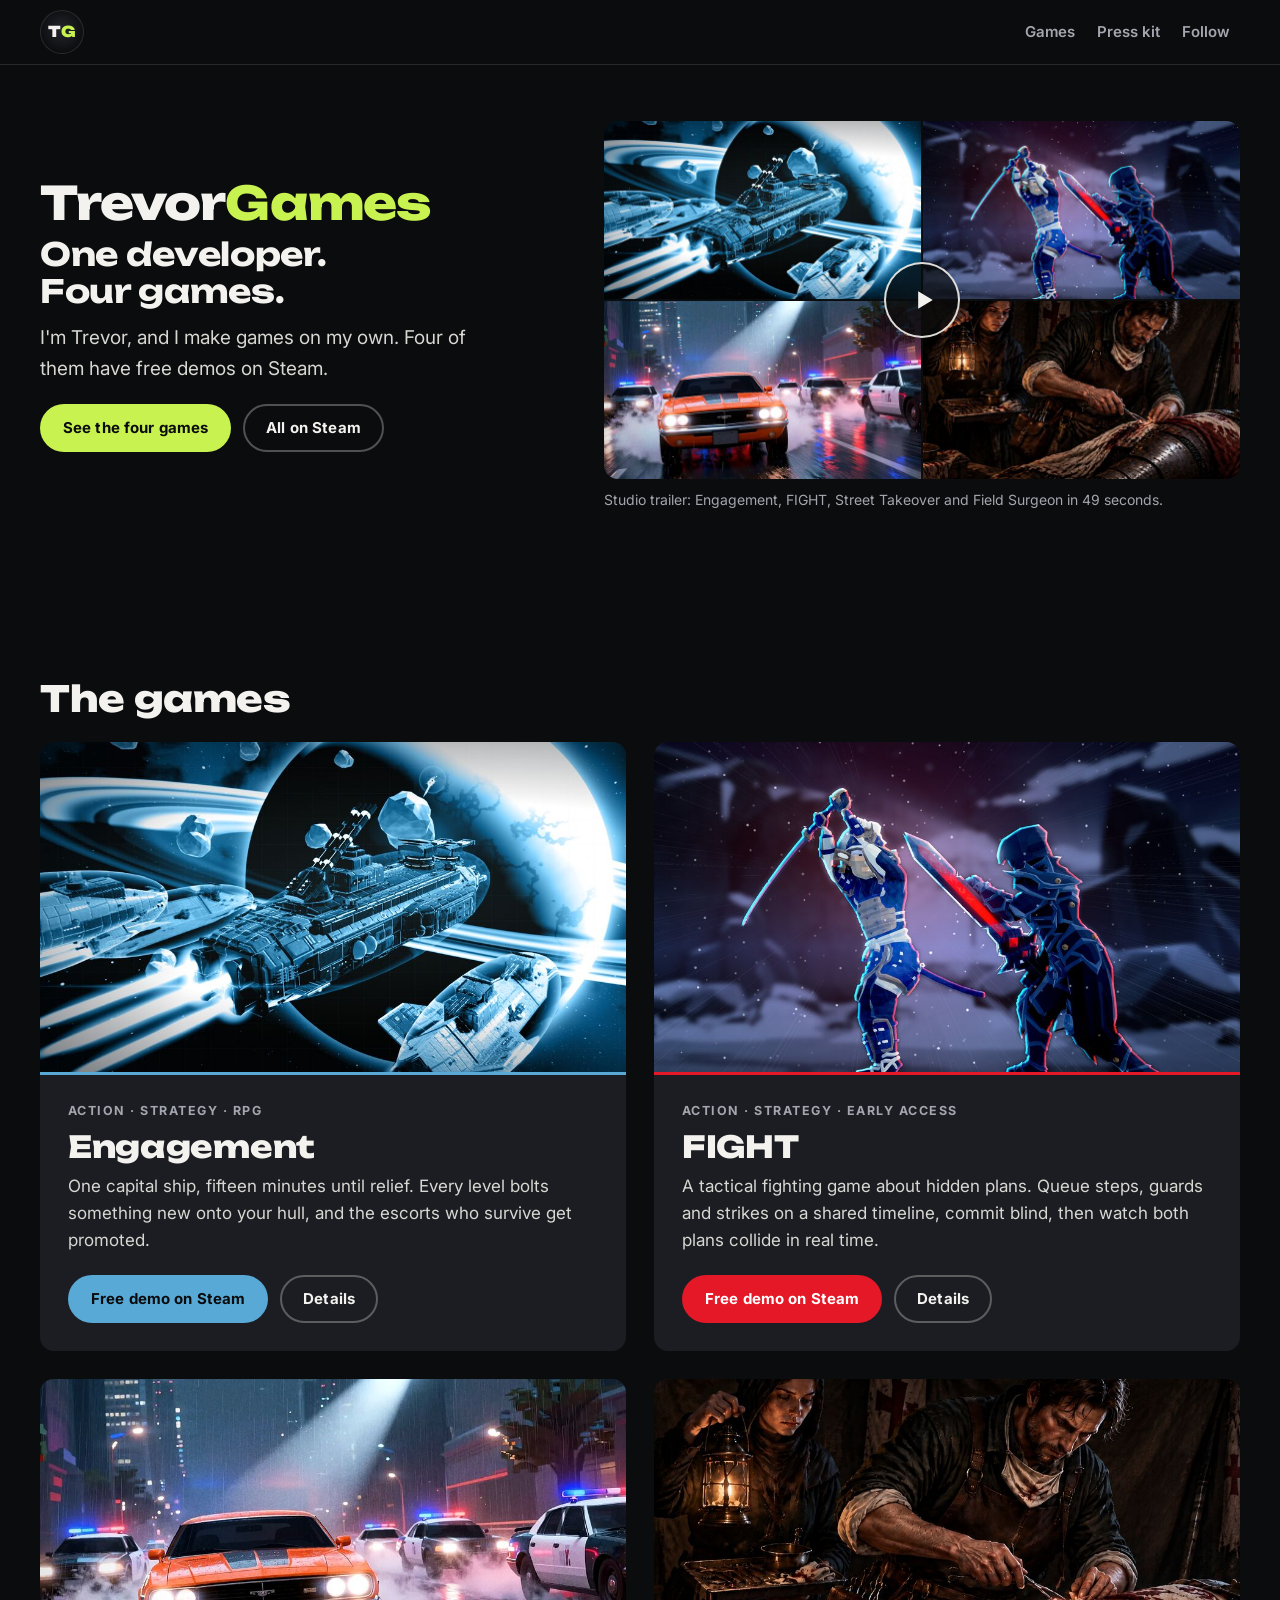
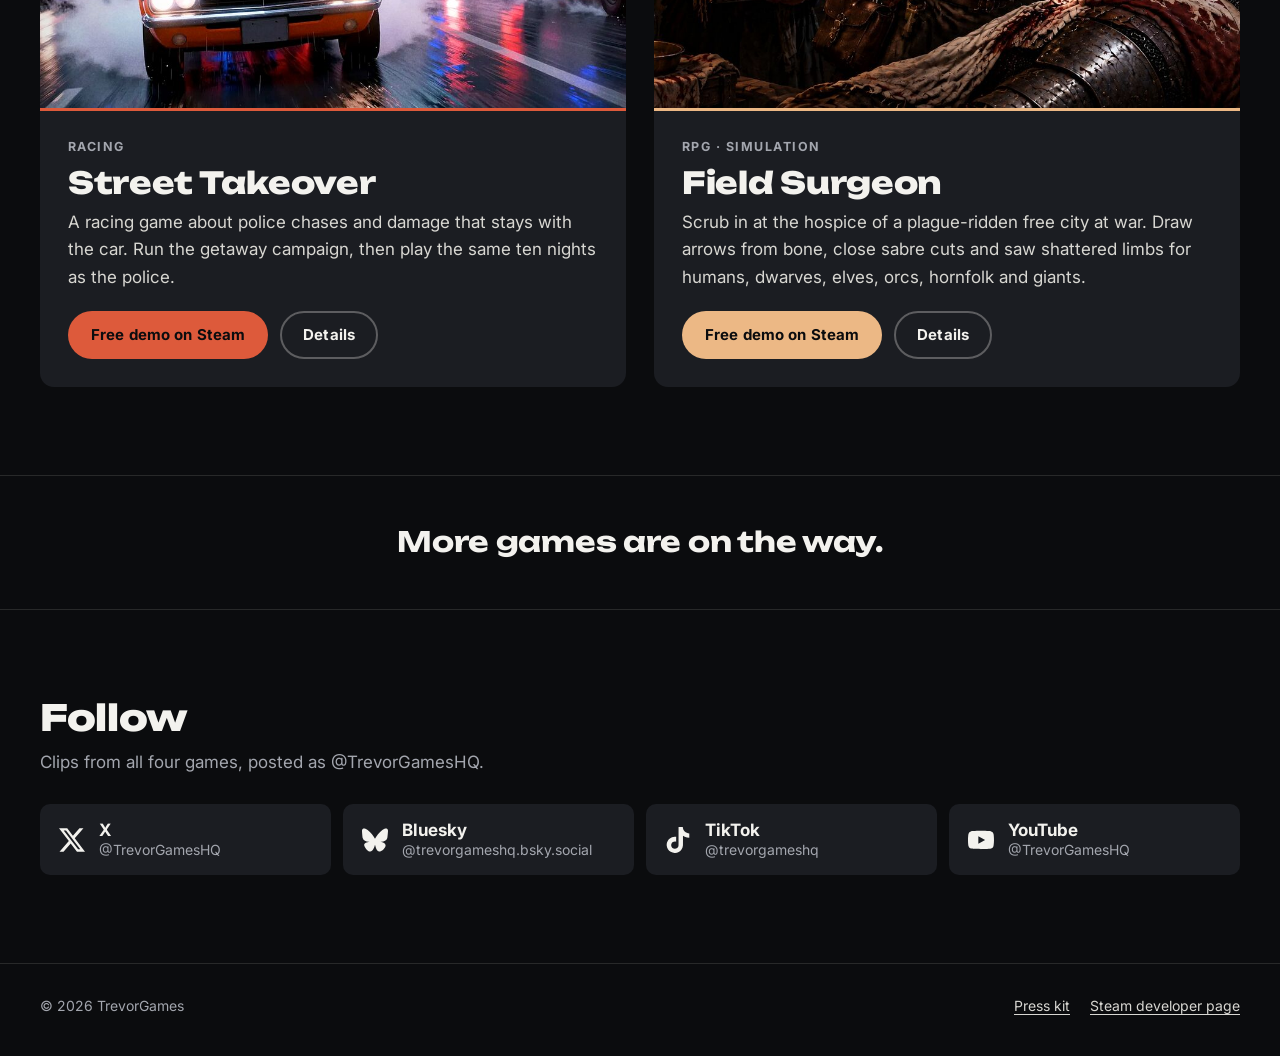
==== index.html @ 96475f20 "Add TrevorGames website for GitHub Pages Static site from the TrevorGames handoff (site + press kit " ====
<!doctype html>
<html lang="en">
<head>
<meta charset="utf-8">
<meta name="viewport" content="width=device-width, initial-scale=1">
<title>TrevorGames · One developer. Four games.</title>
<meta name="description" content="TrevorGames is Trevor, a solo developer. Engagement, FIGHT, Street Takeover and Field Surgeon are on Steam, and each one has a free demo.">
<link rel="canonical" href="https://blizzxx2-dev.github.io/web/">
<meta name="theme-color" content="#0B0C0E">
<meta name="color-scheme" content="dark">
<meta property="og:type" content="website">
<meta property="og:site_name" content="TrevorGames">
<meta property="og:title" content="TrevorGames: one developer, four games">
<meta property="og:description" content="TrevorGames is Trevor, a solo developer. Engagement, FIGHT, Street Takeover and Field Surgeon are on Steam, and each one has a free demo.">
<meta property="og:url" content="https://blizzxx2-dev.github.io/web/">
<meta property="og:image" content="https://blizzxx2-dev.github.io/web/assets/img/og/home.jpg">
<meta property="og:image:width" content="1200">
<meta property="og:image:height" content="630">
<meta property="og:image:alt" content="TrevorGames: key art from Engagement, FIGHT, Street Takeover and Field Surgeon above the wordmark">
<meta property="og:locale" content="en_US">
<meta name="twitter:card" content="summary_large_image">
<meta name="twitter:site" content="@TrevorGamesHQ">
<meta name="twitter:title" content="TrevorGames: one developer, four games">
<meta name="twitter:description" content="TrevorGames is Trevor, a solo developer. Engagement, FIGHT, Street Takeover and Field Surgeon are on Steam, and each one has a free demo.">
<meta name="twitter:image" content="https://blizzxx2-dev.github.io/web/assets/img/og/home.jpg">
<meta name="twitter:image:alt" content="TrevorGames: key art from Engagement, FIGHT, Street Takeover and Field Surgeon above the wordmark">
<link rel="icon" href="favicon.ico" sizes="16x16 32x32 48x48">
<link rel="icon" href="assets/icons/favicon-32.png" sizes="32x32" type="image/png">
<link rel="apple-touch-icon" href="assets/icons/apple-touch-icon.png">
<link rel="preload" href="assets/fonts/unbounded-latin.woff2" as="font" type="font/woff2" crossorigin>
<link rel="preload" href="assets/fonts/inter-latin.woff2" as="font" type="font/woff2" crossorigin>
<link rel="stylesheet" href="assets/css/site.css">
<script src="assets/js/site.js" defer></script>
<script type="application/ld+json">
{
  "@context": "https://schema.org",
  "@type": "Organization",
  "name": "TrevorGames",
  "url": "https://blizzxx2-dev.github.io/web/",
  "logo": "https://blizzxx2-dev.github.io/web/trevorgames/avatar_400.png",
  "description": "TrevorGames is Trevor, a solo game developer. Four games on Steam: Engagement, FIGHT, Street Takeover and Field Surgeon.",
  "founder": {
    "@type": "Person",
    "name": "Trevor"
  },
  "sameAs": [
    "https://x.com/TrevorGamesHQ",
    "https://bsky.app/profile/trevorgameshq.bsky.social",
    "https://www.tiktok.com/@trevorgameshq",
    "https://www.youtube.com/@TrevorGamesHQ",
    "https://store.steampowered.com/search/?developer=Trevor"
  ]
}
</script>
</head>
<body class="page-home">
<a class="skip-link" href="#main">Skip to content</a>
<header class="site-header">
  <div class="wrap">
    <a class="monogram" href="./" aria-label="TrevorGames home">T<span class="g">G</span></a>
    <nav class="nav" aria-label="Main">
      <a href="#games">Games</a>
      <a href="press/">Press<span class="nav-long">&nbsp;kit</span></a>
      <a href="#follow">Follow</a>
    </nav>
  </div>
</header>
<main id="main">
  <section class="home-hero" aria-labelledby="site-title">
    <div class="wrap">
      <div class="hero-copy">
        <h1 id="site-title" class="wordmark wordmark-xl">Trevor<span class="g">Games</span></h1>
        <p class="tagline"><span>One developer.</span> <span>Four games.</span></p>
        <p class="intro">I'm Trevor, and I make games on my own. Four of them have free demos on Steam.</p>
        <div class="actions">
          <a class="btn btn-primary" href="#games">See the four games</a>
          <a class="btn btn-ghost" href="https://store.steampowered.com/search/?developer=Trevor&amp;utm_source=website&amp;utm_medium=web&amp;utm_campaign=home&amp;utm_content=trevorgames">All on Steam</a>
        </div>
      </div>
      <figure class="hero-video">
        <div class="player" data-label="Play the TrevorGames trailer">
          <video controls playsinline preload="none" poster="assets/img/home/trailer-poster.jpg" width="1920" height="1080" src="trevorgames/trevorgames_trailer.mp4" aria-label="TrevorGames trailer"></video>
        </div>
        <figcaption>Studio trailer: Engagement, FIGHT, Street Takeover and Field Surgeon in 49 seconds.</figcaption>
      </figure>
    </div>
  </section>

  <section id="games" class="section games" aria-labelledby="games-title">
    <div class="wrap">
      <h2 id="games-title" class="section-title">The games</h2>
      <div class="cards">
      <article class="card t-engagement">
        <a class="card-art" href="games/engagement/" tabindex="-1" aria-hidden="true">
          <img src="assets/img/engagement/card-960.jpg" srcset="assets/img/engagement/card-960.jpg 960w, assets/img/engagement/card-1920.jpg 1920w" sizes="(min-width: 1280px) 586px, (min-width: 800px) calc(50vw - 56px), calc(100vw - 32px)" width="960" height="540" alt="Engagement key art: a capital ship and its escorts in front of a ringed planet" loading="lazy" decoding="async">
        </a>
        <div class="card-body">
          <p class="eyebrow">Action · Strategy · RPG</p>
          <h3 class="card-title"><a href="games/engagement/">Engagement</a></h3>
          <p class="card-pitch">One capital ship, fifteen minutes until relief. Every level bolts something new onto your hull, and the escorts who survive get promoted.</p>
          <div class="actions">
            <a class="btn btn-primary" href="https://store.steampowered.com/app/5195200/Engagement/?utm_source=website&amp;utm_medium=web&amp;utm_campaign=home&amp;utm_content=engagement">Free demo on Steam</a>
            <a class="btn btn-ghost" href="games/engagement/" aria-label="Engagement details">Details</a>
          </div>
        </div>
      </article>
      <article class="card t-fight">
        <a class="card-art" href="games/fight/" tabindex="-1" aria-hidden="true">
          <img src="assets/img/fight/card-960.jpg" srcset="assets/img/fight/card-960.jpg 960w, assets/img/fight/card-1920.jpg 1920w" sizes="(min-width: 1280px) 586px, (min-width: 800px) calc(50vw - 56px), calc(100vw - 32px)" width="960" height="540" alt="FIGHT key art: a white and blue samurai and a hooded fighter with a red greatsword clash in the snow" loading="lazy" decoding="async">
        </a>
        <div class="card-body">
          <p class="eyebrow">Action · Strategy · Early Access</p>
          <h3 class="card-title"><a href="games/fight/">FIGHT</a></h3>
          <p class="card-pitch">A tactical fighting game about hidden plans. Queue steps, guards and strikes on a shared timeline, commit blind, then watch both plans collide in real time.</p>
          <div class="actions">
            <a class="btn btn-primary" href="https://store.steampowered.com/app/5200410/FIGHT/?utm_source=website&amp;utm_medium=web&amp;utm_campaign=home&amp;utm_content=fight">Free demo on Steam</a>
            <a class="btn btn-ghost" href="games/fight/" aria-label="FIGHT details">Details</a>
          </div>
        </div>
      </article>
      <article class="card t-street-takeover">
        <a class="card-art" href="games/street-takeover/" tabindex="-1" aria-hidden="true">
          <img src="assets/img/street-takeover/card-960.jpg" srcset="assets/img/street-takeover/card-960.jpg 960w, assets/img/street-takeover/card-1920.jpg 1920w" sizes="(min-width: 1280px) 586px, (min-width: 800px) calc(50vw - 56px), calc(100vw - 32px)" width="960" height="540" alt="Street Takeover key art: an orange muscle car with police cruisers behind it on a wet city street at night" loading="lazy" decoding="async">
        </a>
        <div class="card-body">
          <p class="eyebrow">Racing</p>
          <h3 class="card-title"><a href="games/street-takeover/">Street Takeover</a></h3>
          <p class="card-pitch">A racing game about police chases and damage that stays with the car. Run the getaway campaign, then play the same ten nights as the police.</p>
          <div class="actions">
            <a class="btn btn-primary" href="https://store.steampowered.com/app/5311310/Street_Takeover/?utm_source=website&amp;utm_medium=web&amp;utm_campaign=home&amp;utm_content=street-takeover">Free demo on Steam</a>
            <a class="btn btn-ghost" href="games/street-takeover/" aria-label="Street Takeover details">Details</a>
          </div>
        </div>
      </article>
      <article class="card t-field-surgeon">
        <a class="card-art" href="games/field-surgeon/" tabindex="-1" aria-hidden="true">
          <img src="assets/img/field-surgeon/card-960.jpg" srcset="assets/img/field-surgeon/card-960.jpg 960w, assets/img/field-surgeon/card-1920.jpg 1920w" sizes="(min-width: 1280px) 586px, (min-width: 800px) calc(50vw - 56px), calc(100vw - 32px)" width="960" height="540" alt="Field Surgeon key art: a surgeon operates on an armoured patient by lantern light in a war tent" loading="lazy" decoding="async">
        </a>
        <div class="card-body">
          <p class="eyebrow">RPG · Simulation</p>
          <h3 class="card-title"><a href="games/field-surgeon/">Field Surgeon</a></h3>
          <p class="card-pitch">Scrub in at the hospice of a plague-ridden free city at war. Draw arrows from bone, close sabre cuts and saw shattered limbs for humans, dwarves, elves, orcs, hornfolk and giants.</p>
          <div class="actions">
            <a class="btn btn-primary" href="https://store.steampowered.com/app/5339030/Field_Surgeon/?utm_source=website&amp;utm_medium=web&amp;utm_campaign=home&amp;utm_content=field-surgeon">Free demo on Steam</a>
            <a class="btn btn-ghost" href="games/field-surgeon/" aria-label="Field Surgeon details">Details</a>
          </div>
        </div>
      </article>
      </div>
    </div>
  </section>

  <section class="more" aria-label="Coming later">
    <div class="wrap">
      <p>More games are on the way.</p>
    </div>
  </section>

<section id="follow" class="section follow" aria-labelledby="follow-title">
  <div class="wrap">
    <h2 id="follow-title" class="section-title">Follow</h2>
    <p class="section-lede">Clips from all four games, posted as @TrevorGamesHQ.</p>
    <ul class="follow-list">
      <li><a href="https://x.com/TrevorGamesHQ" rel="me"><svg viewBox="0 0 24 24" aria-hidden="true" focusable="false"><path fill="currentColor" d="M18.901 1.153h3.68l-8.04 9.19L24 22.846h-7.406l-5.8-7.584-6.638 7.584H.474l8.6-9.83L0 1.154h7.594l5.243 6.932ZM17.61 20.644h2.039L6.486 3.24H4.298Z"/></svg><span><span class="name">X</span><span class="handle">@TrevorGamesHQ</span></span></a></li>
      <li><a href="https://bsky.app/profile/trevorgameshq.bsky.social" rel="me"><svg viewBox="0 0 24 24" aria-hidden="true" focusable="false"><path fill="currentColor" d="M12 10.8c-1.087-2.114-4.046-6.053-6.798-7.995C2.566.944 1.561 1.266.902 1.565.139 1.908 0 3.08 0 3.768c0 .69.378 5.65.624 6.479.815 2.736 3.713 3.66 6.383 3.364.136-.02.275-.039.415-.056-.138.022-.276.04-.415.056-3.912.58-7.387 2.005-2.83 7.078 5.013 5.19 6.87-1.113 7.823-4.308.953 3.195 2.05 9.271 7.733 4.308 4.267-4.308 1.172-6.498-2.74-7.078a8.741 8.741 0 0 1-.415-.056c.14.017.279.036.415.056 2.67.297 5.568-.628 6.383-3.364.246-.828.624-5.79.624-6.478 0-.69-.139-1.861-.902-2.206-.659-.298-1.664-.62-4.3 1.24C16.046 4.748 13.087 8.687 12 10.8Z"/></svg><span><span class="name">Bluesky</span><span class="handle">@trevorgameshq.bsky.social</span></span></a></li>
      <li><a href="https://www.tiktok.com/@trevorgameshq" rel="me"><svg viewBox="0 0 24 24" aria-hidden="true" focusable="false"><path fill="currentColor" d="M12.525.02c1.31-.02 2.61-.01 3.91-.02.08 1.53.63 3.09 1.75 4.17 1.12 1.11 2.7 1.62 4.24 1.79v4.03c-1.44-.05-2.89-.35-4.2-.97-.57-.26-1.1-.59-1.62-.93-.01 2.92.01 5.84-.02 8.75-.08 1.4-.54 2.79-1.35 3.94-1.31 1.92-3.58 3.17-5.91 3.21-1.43.08-2.86-.31-4.08-1.03-2.02-1.19-3.44-3.37-3.65-5.71-.02-.5-.03-1-.01-1.49.18-1.9 1.12-3.72 2.58-4.96 1.66-1.44 3.98-2.13 6.15-1.72.02 1.48-.04 2.96-.04 4.44-.99-.32-2.15-.23-3.02.37-.63.41-1.11 1.04-1.36 1.75-.21.51-.15 1.07-.14 1.61.24 1.64 1.82 3.02 3.5 2.87 1.12-.01 2.19-.66 2.77-1.61.19-.33.4-.67.41-1.06.1-1.79.06-3.57.07-5.36.01-4.03-.01-8.05.02-12.07z"/></svg><span><span class="name">TikTok</span><span class="handle">@trevorgameshq</span></span></a></li>
      <li><a href="https://www.youtube.com/@TrevorGamesHQ" rel="me"><svg viewBox="0 0 24 24" aria-hidden="true" focusable="false"><path fill="currentColor" d="M23.498 6.186a3.016 3.016 0 0 0-2.122-2.136C19.505 3.545 12 3.545 12 3.545s-7.505 0-9.377.505A3.017 3.017 0 0 0 .502 6.186C0 8.07 0 12 0 12s0 3.93.502 5.814a3.016 3.016 0 0 0 2.122 2.136c1.871.505 9.376.505 9.376.505s7.505 0 9.377-.505a3.015 3.015 0 0 0 2.122-2.136C24 15.93 24 12 24 12s0-3.93-.502-5.814zM9.545 15.568V8.432L15.818 12l-6.273 3.568z"/></svg><span><span class="name">YouTube</span><span class="handle">@TrevorGamesHQ</span></span></a></li>
    </ul>
  </div>
</section>
</main>
<footer class="site-footer">
  <div class="wrap">
    <p>&copy; 2026 TrevorGames</p>
    <nav aria-label="Footer">
      <a href="press/">Press kit</a>
      <a href="https://store.steampowered.com/search/?developer=Trevor&amp;utm_source=website&amp;utm_medium=web&amp;utm_campaign=home&amp;utm_content=trevorgames">Steam developer page</a>
    </nav>
  </div>
</footer>
</body>
</html>
---- assets/css/site.css ----
/* TrevorGames site styles. One file for every page. No build step. */

/* ---------- Fonts (self-hosted, Latin subset) ---------- */
@font-face {
  font-family: "Unbounded";
  src: url("../fonts/unbounded-latin.woff2") format("woff2");
  font-weight: 400 900;
  font-style: normal;
  font-display: swap;
}
@font-face {
  font-family: "Inter";
  src: url("../fonts/inter-latin.woff2") format("woff2");
  font-weight: 400 900;
  font-style: normal;
  font-display: swap;
}
/* Game title faces: each is only downloaded on the page that uses it. */
@font-face {
  font-family: "Saira";
  src: url("../fonts/saira-800italic-latin.woff2") format("woff2");
  font-weight: 800;
  font-style: italic;
  font-display: swap;
}
@font-face {
  font-family: "Kanit";
  src: url("../fonts/kanit-700italic-latin.woff2") format("woff2");
  font-weight: 700;
  font-style: italic;
  font-display: swap;
}
@font-face {
  font-family: "Archivo";
  src: url("../fonts/archivo-expanded-800italic-latin.woff2") format("woff2");
  font-weight: 800;
  font-style: italic;
  font-stretch: 125%;
  font-display: swap;
}
@font-face {
  font-family: "Cinzel";
  src: url("../fonts/cinzel-700-latin.woff2") format("woff2");
  font-weight: 700;
  font-style: normal;
  font-display: swap;
}

/* ---------- Tokens ---------- */
:root {
  --ink: #0B0C0E;
  --graphite: #1B1D22;
  --graphite-2: #23262C;
  --steel: #A3A6AE;
  --paper: #F3F2EE;
  --paper-dim: #D8D7D2;
  --lime: #C8F250;
  --line: rgba(243, 242, 238, 0.12);
  --line-strong: rgba(243, 242, 238, 0.3);

  --accent: var(--lime);
  --accent-ink: var(--ink);

  --display: "Unbounded", "Arial Black", system-ui, sans-serif;
  --body: "Inter", system-ui, -apple-system, "Segoe UI", Roboto, sans-serif;

  --wrap: 1200px;
  --gutter: 16px;
  --radius: 14px;
  --radius-sm: 10px;

  color-scheme: dark;
}
@media (min-width: 720px) { :root { --gutter: 28px; } }
@media (min-width: 1100px) { :root { --gutter: 40px; } }

/* Per-game accents, taken from each game's brand kit. */
.t-engagement { --accent: #58A9D5; --accent-ink: #0B0C0E; --accent-text: #A0DDFE; }
.t-fight { --accent: #E51828; --accent-ink: #FFFFFF; --accent-text: #1C9DC1; }
.t-street-takeover { --accent: #DD5A3B; --accent-ink: #0B0C0E; --accent-text: #46D9EB; }
.t-field-surgeon { --accent: #ECB885; --accent-ink: #0B0C0E; --accent-text: #ECB885; }

/* ---------- Base ---------- */
*, *::before, *::after { box-sizing: border-box; }
html { -webkit-text-size-adjust: 100%; text-size-adjust: 100%; scroll-padding-top: 16px; }
body {
  margin: 0;
  background: var(--ink);
  color: var(--paper);
  font: 400 1rem/1.6 var(--body);
  -webkit-font-smoothing: antialiased;
  overflow-wrap: break-word;
}
@media (min-width: 720px) { body { font-size: 1.0625rem; } }
img, video, iframe, svg { display: block; max-width: 100%; }
img { height: auto; }
a { color: inherit; text-underline-offset: 0.18em; text-decoration-thickness: 1px; }
a:hover { text-decoration-thickness: 2px; }
p { margin: 0 0 1em; }
h1, h2, h3 { margin: 0; line-height: 1.15; }
:focus-visible { outline: 3px solid var(--lime); outline-offset: 3px; border-radius: 6px; }
.sr-only {
  position: absolute; width: 1px; height: 1px; margin: -1px; padding: 0;
  overflow: hidden; clip: rect(0 0 0 0); white-space: nowrap; border: 0;
}
.skip-link {
  position: absolute; left: 12px; top: -60px; z-index: 10;
  background: var(--paper); color: var(--ink); font-weight: 700;
  padding: 12px 16px; border-radius: 8px; text-decoration: none;
}
.skip-link:focus { top: 12px; }

.wrap {
  width: 100%;
  max-width: calc(var(--wrap) + 2 * var(--gutter));
  margin-inline: auto;
  padding-inline: var(--gutter);
}

/* ---------- Header ---------- */
.site-header { border-bottom: 1px solid var(--line); }
.site-header .wrap {
  display: flex; align-items: center; justify-content: space-between;
  gap: 8px; min-height: 64px;
}
.wordmark {
  font-family: var(--display); font-weight: 800; letter-spacing: -0.02em;
  line-height: 1; white-space: nowrap; text-decoration: none;
}
.wordmark .g { color: var(--lime); }
.site-header .wordmark {
  display: inline-flex; align-items: center; min-height: 44px; font-size: 1.125rem;
}
.monogram {
  display: inline-flex; align-items: center; justify-content: center; width: 44px; height: 44px; border-radius: 50%;
  background: radial-gradient(circle at 50% 45%, var(--graphite-2), var(--ink) 75%);
  border: 1px solid var(--line); font-family: var(--display); font-weight: 900;
  font-size: 0.9375rem; letter-spacing: -0.03em; text-decoration: none;
}
.monogram .g { color: var(--lime); }
.nav { display: flex; align-items: center; gap: 2px; }
.nav a {
  display: inline-flex; align-items: center; min-height: 44px; padding: 0 10px;
  border-radius: 8px; color: var(--steel); font-weight: 600; font-size: 0.9375rem;
  text-decoration: none; white-space: nowrap;
}
.nav a:hover { color: var(--paper); background: var(--graphite); }
.nav a[aria-current="page"] { color: var(--paper); }
@media (max-width: 439px) {
  .nav-long { display: none; }
  .nav a { padding: 0 8px; }
}
@media (max-width: 374px) {
  .site-header .wordmark { font-size: 1rem; }
  .nav a { padding: 0 6px; font-size: 0.875rem; }
}
@media (max-width: 359px) {
  .site-header .wordmark { font-size: 0.875rem; }
  .nav a { padding: 0 5px; font-size: 0.8125rem; }
}

/* ---------- Buttons ---------- */
.actions { display: flex; flex-wrap: wrap; gap: 10px 12px; }
.btn {
  display: inline-flex; align-items: center; justify-content: center; gap: 0.55em;
  min-height: 48px; padding: 0.7rem 1.3rem; border-radius: 999px;
  border: 2px solid transparent; font: 700 0.9375rem/1.2 var(--body); letter-spacing: 0.01em;
  text-decoration: none; text-align: center;
  transition: background-color 0.15s ease, border-color 0.15s ease, color 0.15s ease, filter 0.15s ease;
}
.btn:hover { text-decoration: none; }
.btn-primary { background: var(--accent); color: var(--accent-ink); }
.btn-primary:hover { filter: brightness(1.1); }
.btn-ghost { border-color: var(--line-strong); color: var(--paper); }
.btn-ghost:hover { border-color: var(--paper); background: rgba(243, 242, 238, 0.06); }
.btn svg { width: 0.85em; height: 0.85em; flex: none; }
@media (max-width: 479px) {
  .btn { padding-inline: 1rem; font-size: 0.9rem; }
  .actions { gap: 10px; }
}

/* ---------- Section scaffolding ---------- */
.section { padding-block: 56px; }
@media (min-width: 960px) { .section { padding-block: 88px; } }
.section-title {
  font-family: var(--display); font-weight: 800; letter-spacing: -0.01em;
  font-size: clamp(1.5rem, 5vw, 2.25rem); line-height: 1.1; margin-bottom: 24px;
}
.section-lede { color: var(--steel); max-width: 60ch; margin: -12px 0 28px; }
.eyebrow {
  margin: 0 0 10px; color: var(--steel); font-size: 0.78rem; font-weight: 700;
  letter-spacing: 0.12em; text-transform: uppercase;
}

/* ---------- Home hero ---------- */
.home-hero { padding-block: 24px 48px; }
.home-hero .wrap { display: grid; gap: 22px; }
.wordmark-xl { font-size: clamp(2rem, 10.2vw, 4.25rem); margin: 0; }
.tagline {
  font-family: var(--display); font-weight: 700; letter-spacing: -0.01em; line-height: 1.15;
  font-size: clamp(1.2rem, 5.6vw, 2rem); margin: 10px 0 0;
}
.tagline span { display: inline-block; }
.intro { font-size: 1.0625rem; max-width: 36ch; margin: 14px 0 0; color: var(--paper-dim); }
.home-hero .actions { margin-top: 20px; }
.hero-video figcaption { margin-top: 10px; color: var(--steel); font-size: 0.875rem; }
.hero-video { margin: 0; }
@media (min-width: 960px) {
  .home-hero { padding-block: 56px 80px; }
  .home-hero .wrap { grid-template-columns: minmax(0, 1fr) minmax(0, 1.25fr); align-items: center; gap: 56px; }
  .wordmark-xl { font-size: clamp(2.25rem, 3.6vw, 3.4rem); }
  .intro { font-size: 1.1875rem; }
}

/* ---------- Video players ---------- */
.player {
  position: relative; overflow: hidden; border-radius: var(--radius);
  background: var(--graphite); aspect-ratio: 16 / 9;
}
.player video { width: 100%; height: 100%; object-fit: cover; background: var(--ink); }
.player video:focus-visible { outline-offset: -3px; border-radius: inherit; }
.player.vertical { aspect-ratio: 9 / 16; border-radius: var(--radius-sm); }
.play-btn {
  position: absolute; inset: 0; margin: auto; width: 76px; height: 76px; padding: 0;
  display: grid; place-items: center; border-radius: 50%; cursor: pointer;
  background: rgba(11, 12, 14, 0.7); color: var(--paper);
  border: 2px solid rgba(243, 242, 238, 0.9);
  transition: transform 0.15s ease, background-color 0.15s ease;
}
.play-btn:hover { background: rgba(11, 12, 14, 0.88); transform: scale(1.06); }
.play-btn svg { width: 28px; height: 28px; margin-left: 4px; }
.player.vertical .play-btn { width: 56px; height: 56px; }
.player.vertical .play-btn svg { width: 22px; height: 22px; }
.player.is-started .play-btn { display: none; }
@media (max-width: 479px) {
  .play-btn { width: 56px; height: 56px; }
  .play-btn svg { width: 22px; height: 22px; margin-left: 3px; }
}

/* ---------- Game cards (home) ---------- */
.cards { display: grid; gap: 20px; }
@media (min-width: 800px) { .cards { grid-template-columns: 1fr 1fr; gap: 28px; } }
.card {
  display: flex; flex-direction: column; overflow: hidden;
  background: var(--graphite); border-radius: var(--radius);
}
.card-art { display: block; aspect-ratio: 16 / 9; overflow: hidden; background: var(--ink); }
.card-art img { width: 100%; height: 100%; object-fit: cover; transition: transform 0.4s ease; }
.card:hover .card-art img { transform: scale(1.03); }
.card-body {
  display: flex; flex-direction: column; flex: 1;
  padding: 20px 20px 22px; border-top: 3px solid var(--accent);
}
@media (min-width: 960px) { .card-body { padding: 26px 28px 28px; } }
.card-title {
  font-family: var(--display); font-weight: 800; letter-spacing: -0.01em;
  font-size: clamp(1.4rem, 4.6vw, 1.9rem); margin: -6px 0 4px;
}
.card-title a { display: inline-flex; align-items: center; min-height: 44px; text-decoration: none; }
.card-title a:hover { text-decoration: underline; }
.card-pitch { color: var(--paper-dim); margin-bottom: 20px; }
.card .actions { margin-top: auto; }

/* ---------- More / Follow / Footer ---------- */
.more { border-block: 1px solid var(--line); padding-block: 44px; text-align: center; }
.more p {
  margin: 0; font-family: var(--display); font-weight: 700; letter-spacing: -0.01em;
  font-size: clamp(1.15rem, 4.4vw, 1.75rem);
}
.follow-list {
  list-style: none; margin: 0; padding: 0; display: grid; gap: 12px;
}
@media (min-width: 600px) { .follow-list { grid-template-columns: 1fr 1fr; } }
@media (min-width: 1000px) { .follow-list { grid-template-columns: repeat(4, 1fr); } }
.follow-list a {
  display: flex; align-items: center; gap: 14px; min-height: 68px; padding: 14px 18px;
  background: var(--graphite); border: 1px solid transparent; border-radius: var(--radius-sm);
  text-decoration: none;
}
.follow-list a:hover { border-color: var(--line-strong); background: var(--graphite-2); }
.follow-list svg { width: 26px; height: 26px; flex: none; }
.follow-list .name { display: block; font-weight: 700; line-height: 1.3; }
.follow-list .handle { display: block; color: var(--steel); font-size: 0.875rem; line-height: 1.35; overflow-wrap: anywhere; }

.site-footer { border-top: 1px solid var(--line); padding-block: 20px 28px; color: var(--steel); font-size: 0.875rem; }
.site-footer .wrap { display: flex; flex-wrap: wrap; align-items: center; justify-content: space-between; gap: 4px 24px; }
.site-footer p { margin: 0; }
.site-footer nav { display: flex; flex-wrap: wrap; margin-inline: -10px; }
.site-footer nav a { display: inline-flex; align-items: center; min-height: 44px; padding: 0 10px; color: var(--paper-dim); }

/* ---------- Game page ---------- */
.g-hero { position: relative; }
.g-hero-art { position: relative; display: block; background: var(--graphite); }
.g-hero-art img { width: 100%; aspect-ratio: 4 / 3; object-fit: cover; }
.g-hero-art::after {
  content: ""; position: absolute; inset: 0; pointer-events: none;
  background: linear-gradient(180deg, rgba(11, 12, 14, 0) 45%, rgba(11, 12, 14, 0.72) 80%, var(--ink) 100%);
}
.g-hero-body { position: relative; margin-top: -56px; padding-bottom: 8px; }
.g-title {
  font-size: clamp(2.4rem, 11.5vw, 6.25rem); line-height: 0.95; margin: 0 0 16px;
  text-shadow: 0 2px 24px rgba(0, 0, 0, 0.55);
}
.t-engagement .g-title { font-family: "Saira", var(--display); font-style: italic; font-weight: 800; text-transform: uppercase; letter-spacing: 0.01em; }
.t-fight .g-title { font-family: "Kanit", var(--display); font-style: italic; font-weight: 700; letter-spacing: 0.01em; font-size: clamp(3rem, 16vw, 8rem); line-height: 0.9; }
.t-street-takeover .g-title { font-family: "Archivo", var(--display); font-style: italic; font-weight: 800; font-stretch: 125%; text-transform: uppercase; font-size: clamp(2rem, 9.4vw, 5.25rem); }
.t-field-surgeon .g-title { font-family: "Cinzel", Georgia, serif; font-weight: 700; letter-spacing: 0.03em; font-size: clamp(2.2rem, 10.4vw, 5.5rem); line-height: 1.02; }
.g-pitch { font-size: 1.0625rem; max-width: 60ch; color: var(--paper-dim); margin-bottom: 22px; }
.g-hero .eyebrow { color: var(--accent-text, var(--steel)); }
@media (min-width: 720px) {
  .g-hero-art img { aspect-ratio: auto; height: clamp(340px, 40vw, 600px); object-position: var(--fx, 50%) 50%; }
  .g-hero-art::after {
    background:
      linear-gradient(90deg, rgba(11, 12, 14, 0.8) 0%, rgba(11, 12, 14, 0.35) 42%, rgba(11, 12, 14, 0) 65%),
      linear-gradient(180deg, rgba(11, 12, 14, 0) 35%, rgba(11, 12, 14, 0.7) 75%, var(--ink) 100%);
  }
  .g-hero-body { margin-top: -200px; }
  .g-pitch { font-size: 1.1875rem; }
}
.g-main { display: grid; gap: 40px; padding-block: 40px 16px; }
@media (min-width: 1000px) {
  .g-main { grid-template-columns: minmax(0, 1fr) 340px; gap: 64px; padding-top: 56px; }
  .g-side { position: sticky; top: 24px; align-self: start; }
}
.prose { max-width: 70ch; }
.prose > h2 { margin-bottom: 18px; }
.prose h3 {
  font-family: var(--body); font-weight: 800; font-size: 1.1875rem; line-height: 1.3;
  margin: 1.9em 0 0.55em; color: var(--paper);
}
.prose p, .prose li { color: var(--paper-dim); }
.prose ul { margin: 0 0 1em; padding-left: 0; list-style: none; }
.prose li { position: relative; padding-left: 22px; margin-bottom: 0.65em; }
.prose li::before {
  content: ""; position: absolute; left: 2px; top: 0.62em; width: 8px; height: 8px;
  background: var(--accent); border-radius: 2px;
}
.prose strong { color: var(--paper); font-weight: 700; }

.side-block { background: var(--graphite); border-radius: var(--radius); padding: 22px 22px 18px; }
.side-block + .side-block { margin-top: 16px; }
.side-title {
  font-family: var(--body); font-size: 0.78rem; font-weight: 700; letter-spacing: 0.12em;
  text-transform: uppercase; color: var(--steel); margin: 0 0 12px;
}
.side-title:not(:first-child) { margin-top: 22px; }
.facts { margin: 0; display: grid; grid-template-columns: auto 1fr; gap: 8px 16px; font-size: 0.9375rem; }
.facts dt { color: var(--steel); }
.facts dd { margin: 0; }
.tags { list-style: none; margin: 0; padding: 0; display: flex; flex-wrap: wrap; gap: 8px; }
.tags li {
  padding: 5px 12px; border: 1px solid var(--line-strong); border-radius: 999px;
  font-size: 0.8125rem; line-height: 1.4; color: var(--paper-dim);
}

/* Gallery */
.gallery {
  list-style: none; margin: 0; padding: 0; display: grid; gap: 10px;
  grid-template-columns: repeat(2, minmax(0, 1fr));
}
.gallery > li.m-wide { grid-column: span 2; }
@media (min-width: 720px) { .gallery { gap: 14px; } }
@media (min-width: 1024px) {
  .gallery { grid-template-columns: repeat(12, minmax(0, 1fr)); }
  .gallery > li, .gallery > li.m-wide { grid-column: span var(--span, 4); }
}
.shot {
  display: block; overflow: hidden; border-radius: var(--radius-sm);
  background: var(--graphite); aspect-ratio: var(--shot-ar, 16 / 9);
}
.shot img { width: 100%; height: 100%; object-fit: cover; transition: transform 0.3s ease; }
.shot:hover img { transform: scale(1.03); }

/* Clips */
.clips { display: grid; gap: 18px; max-width: 920px; }
.clip-wide { margin: 0; }
.clip-row {
  list-style: none; margin: 0; padding: 0; display: grid; gap: 12px;
  grid-template-columns: repeat(3, minmax(0, 1fr));
}
.clip-row figure { margin: 0; }
.clip-row figcaption, .clip-wide figcaption { margin-top: 8px; font-size: 0.875rem; color: var(--steel); line-height: 1.4; }
@media (max-width: 599px) {
  .clip-row {
    display: flex; overflow-x: auto; scroll-snap-type: x mandatory; gap: 12px;
    margin-inline: calc(-1 * var(--gutter)); padding-inline: var(--gutter); padding-bottom: 6px;
    scroll-padding-inline: var(--gutter);
    scrollbar-width: thin;
  }
  .clip-row > li { flex: 0 0 46%; scroll-snap-align: start; }
}

.page-links { display: flex; flex-wrap: wrap; gap: 12px; padding-block: 8px 56px; }

/* ---------- Press kit ---------- */
.press-head { padding-block: 40px 8px; }
.press-head h1 { font-family: var(--display); font-weight: 800; font-size: clamp(2rem, 8vw, 3.5rem); letter-spacing: -0.02em; margin-bottom: 14px; }
.press-head p { max-width: 62ch; color: var(--paper-dim); }
.jump { display: flex; flex-wrap: wrap; gap: 8px; margin: 22px 0 0; padding: 0; list-style: none; }
.jump a {
  display: inline-flex; align-items: center; min-height: 44px; padding: 0 16px;
  border: 1px solid var(--line-strong); border-radius: 999px; text-decoration: none; font-weight: 600; font-size: 0.9375rem;
}
.jump a:hover { border-color: var(--paper); }
.factsheet {
  margin: 0; display: grid; grid-template-columns: 1fr; gap: 0;
  background: var(--graphite); border-radius: var(--radius); overflow: hidden;
}
.factsheet > div { display: grid; gap: 2px 24px; padding: 14px 20px; border-bottom: 1px solid var(--line); }
.factsheet > div:last-child { border-bottom: 0; }
.factsheet dt { color: var(--steel); font-size: 0.875rem; font-weight: 600; }
.factsheet dd { margin: 0; }
.factsheet dd > a { display: inline-flex; align-items: center; min-height: 44px; margin-block: -12px; overflow-wrap: anywhere; }
@media (min-width: 720px) {
  .factsheet > div { grid-template-columns: 200px 1fr; padding: 16px 24px; }
}
.inline-list { list-style: none; margin: -6px 0 0; padding: 0; display: flex; flex-wrap: wrap; gap: 0 18px; }
.inline-list a { display: inline-flex; align-items: center; min-height: 44px; }
.press-game { border-top: 1px solid var(--line); }
.press-game-head { display: grid; gap: 20px; align-items: center; margin-bottom: 28px; }
.press-game-head h2 { font-family: var(--display); font-weight: 800; font-size: clamp(1.6rem, 6vw, 2.5rem); letter-spacing: -0.01em; }
.press-logo { margin: 0; max-width: 360px; }
.press-logo img { border-radius: var(--radius-sm); }
.press-logo figcaption { margin-top: 6px; font-size: 0.8125rem; color: var(--steel); }
@media (min-width: 800px) {
  .press-game-head { grid-template-columns: 1fr auto; }
}
.press-cols { display: grid; gap: 32px; }
@media (min-width: 1000px) { .press-cols { grid-template-columns: minmax(0, 1fr) 360px; gap: 56px; } }
.press-cols h3 { font-size: 0.78rem; font-weight: 700; letter-spacing: 0.12em; text-transform: uppercase; color: var(--steel); margin: 0 0 10px; }
.press-cols h3:not(:first-child) { margin-top: 28px; }
.press-cols .prose p { color: var(--paper-dim); }
.downloads { list-style: none; margin: 0; padding: 0; background: var(--graphite); border-radius: var(--radius); }
.downloads li { border-bottom: 1px solid var(--line); }
.downloads li:last-child { border-bottom: 0; }
.downloads a {
  display: flex; justify-content: space-between; align-items: center; gap: 12px;
  min-height: 52px; padding: 10px 18px; text-decoration: none;
}
.downloads a:hover { background: var(--graphite-2); }
.downloads li:first-child a { border-radius: var(--radius) var(--radius) 0 0; }
.downloads li:last-child a { border-radius: 0 0 var(--radius) var(--radius); }
.downloads li:only-child a { border-radius: var(--radius); }
.downloads a:focus-visible { outline-offset: -3px; }
.downloads .label { font-weight: 600; }
.downloads .meta { color: var(--steel); font-size: 0.8125rem; white-space: nowrap; }
.shot-grid { list-style: none; margin: 0; padding: 0; display: grid; gap: 8px; grid-template-columns: repeat(2, minmax(0, 1fr)); }
@media (min-width: 600px) { .shot-grid { grid-template-columns: repeat(3, minmax(0, 1fr)); } }
@media (min-width: 1000px) { .shot-grid { grid-template-columns: repeat(4, minmax(0, 1fr)); } }
.shot-grid a { display: block; border-radius: 8px; overflow: hidden; background: var(--ink); aspect-ratio: var(--shot-ar, 16 / 9); }
.shot-grid img { width: 100%; height: 100%; object-fit: cover; }
.press-note { color: var(--steel); font-size: 0.875rem; margin-top: 12px; }

/* ---------- 404 ---------- */
.notfound { padding-block: 64px 80px; }
.notfound h1 { font-family: var(--display); font-weight: 800; font-size: clamp(2rem, 8vw, 3.5rem); letter-spacing: -0.02em; margin-bottom: 14px; }
.notfound .code { font-family: var(--display); font-weight: 900; color: var(--lime); font-size: 1rem; letter-spacing: 0.08em; margin-bottom: 10px; }
.notfound p { color: var(--paper-dim); max-width: 50ch; }
.notfound .games-list { list-style: none; padding: 0; margin: 28px 0 0; display: flex; flex-wrap: wrap; gap: 8px; }

/* ---------- Lightbox ---------- */
.lightbox {
  width: 100vw; height: 100vh; max-width: none; max-height: none; margin: 0; padding: 0;
  border: 0; background: var(--ink); color: var(--paper);
}
.lightbox::backdrop { background: rgba(11, 12, 14, 0.85); }
.lightbox[open] { display: grid; grid-template-rows: auto minmax(0, 1fr) auto; }
.lb-top { display: flex; justify-content: space-between; align-items: center; padding: 8px 8px 0 16px; }
.lb-count { color: var(--steel); font-size: 0.875rem; font-variant-numeric: tabular-nums; }
.lb-stage { position: relative; display: grid; place-items: center; min-height: 0; overflow: hidden; padding: 8px 72px; touch-action: pan-y; }
.lb-stage img {
  max-width: 100%; max-height: calc(100vh - 150px); max-height: calc(100dvh - 150px);
  width: auto; height: auto; object-fit: contain; border-radius: 6px; user-select: none; -webkit-user-drag: none;
}
.lb-caption { padding: 4px 16px 18px; text-align: center; color: var(--paper-dim); font-size: 0.9375rem; max-width: 80ch; margin-inline: auto; }
.lb-btn {
  display: inline-grid; place-items: center; width: 48px; height: 48px; padding: 0; border-radius: 50%;
  border: 1px solid var(--line-strong); background: rgba(27, 29, 34, 0.85); color: var(--paper); cursor: pointer;
}
.lb-btn:hover { border-color: var(--paper); }
.lb-btn svg { width: 22px; height: 22px; }
.lb-prev, .lb-next { position: absolute; top: 50%; transform: translateY(-50%); }
.lb-prev { left: 12px; }
.lb-next { right: 12px; }
@media (max-width: 719px) {
  .lb-stage { padding: 8px 12px; overflow: visible; }
  .lb-stage img { max-height: calc(100dvh - 260px); }
  .lb-prev, .lb-next { top: auto; bottom: -56px; transform: none; }
  .lb-prev { left: calc(50% - 60px); }
  .lb-next { right: calc(50% - 60px); }
  .lb-caption { padding-top: 68px; }
}
html.lb-open { overflow: hidden; }

/* ---------- Motion ---------- */
@media (prefers-reduced-motion: reduce) {
  *, *::before, *::after { transition: none !important; animation: none !important; scroll-behavior: auto !important; }
  .card:hover .card-art img, .shot:hover img { transform: none; }
}
@media (prefers-reduced-motion: no-preference) {
  html { scroll-behavior: smooth; }
}
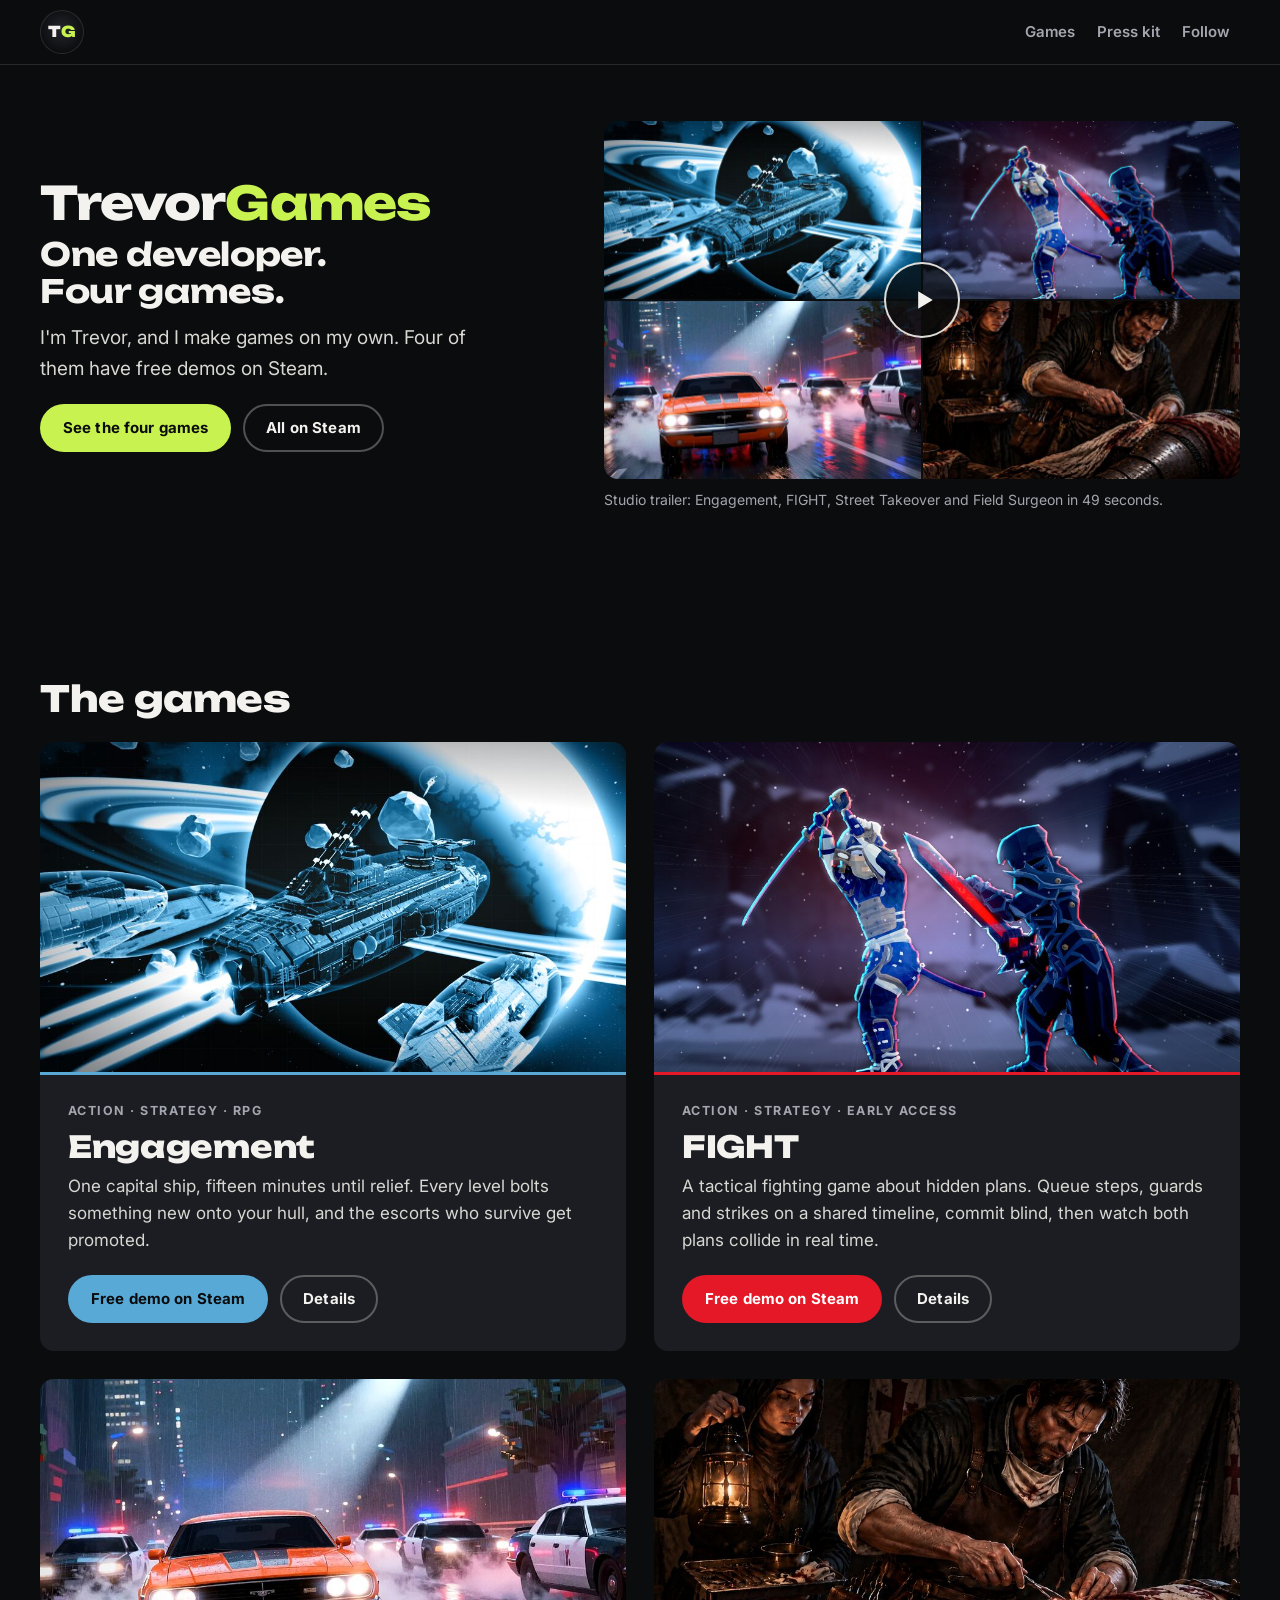
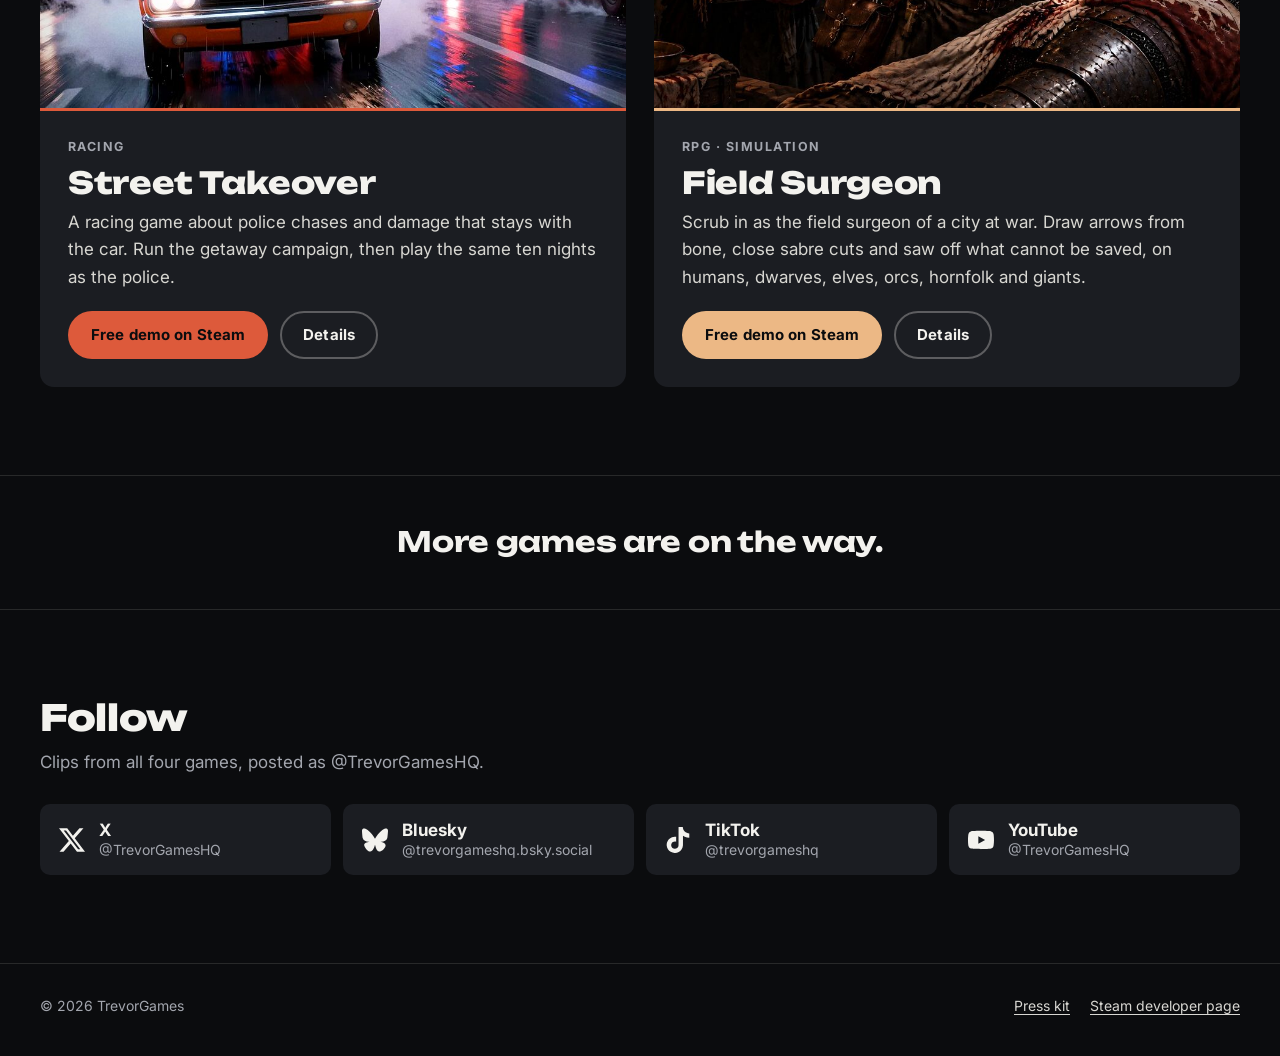
==== commit 9f9a48fa: "Match Field Surgeon copy to its updated Steam page The store's short description and its 'Plagues th" ====
--- a/index.html
+++ b/index.html
@@ -139,7 +139,7 @@
         <div class="card-body">
           <p class="eyebrow">RPG · Simulation</p>
           <h3 class="card-title"><a href="games/field-surgeon/">Field Surgeon</a></h3>
-          <p class="card-pitch">Scrub in at the hospice of a plague-ridden free city at war. Draw arrows from bone, close sabre cuts and saw shattered limbs for humans, dwarves, elves, orcs, hornfolk and giants.</p>
+          <p class="card-pitch">Scrub in as the field surgeon of a city at war. Draw arrows from bone, close sabre cuts and saw off what cannot be saved, on humans, dwarves, elves, orcs, hornfolk and giants.</p>
           <div class="actions">
             <a class="btn btn-primary" href="https://store.steampowered.com/app/5339030/Field_Surgeon/?utm_source=website&amp;utm_medium=web&amp;utm_campaign=home&amp;utm_content=field-surgeon">Free demo on Steam</a>
             <a class="btn btn-ghost" href="games/field-surgeon/" aria-label="Field Surgeon details">Details</a>
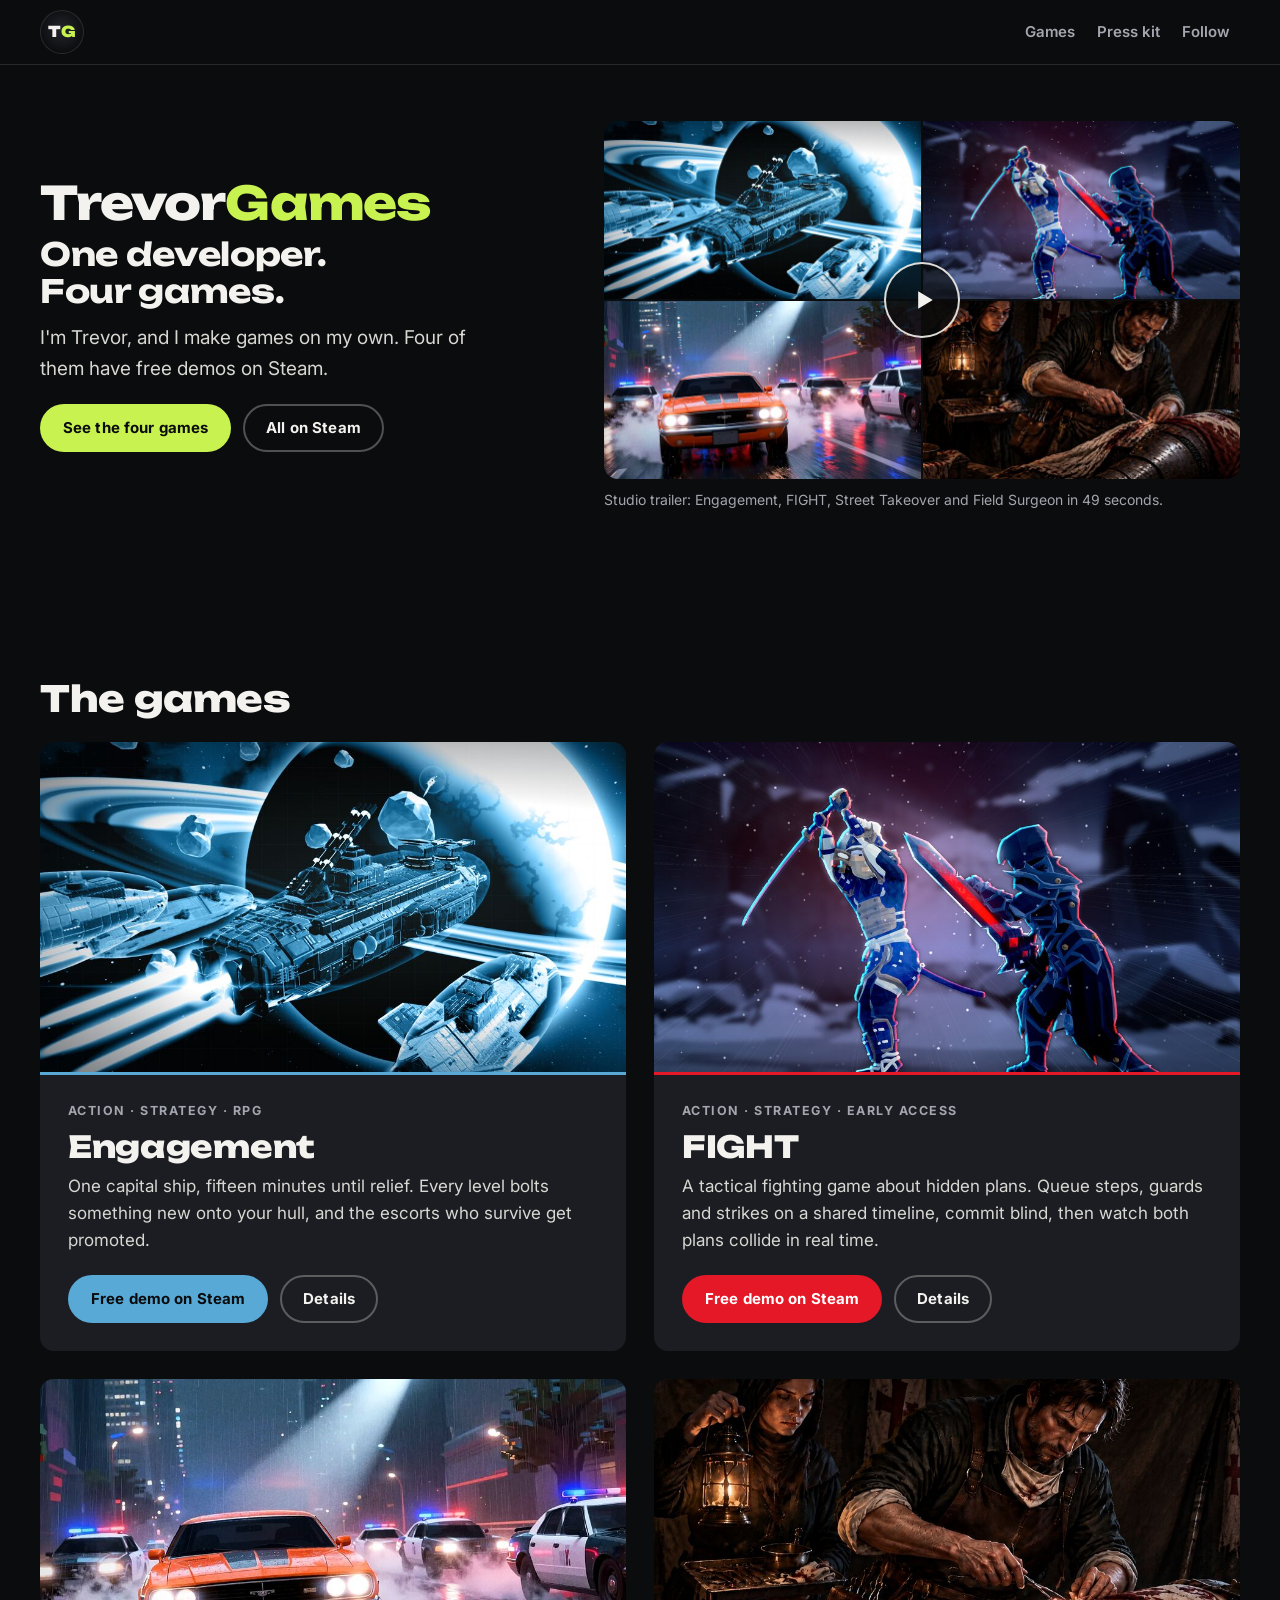
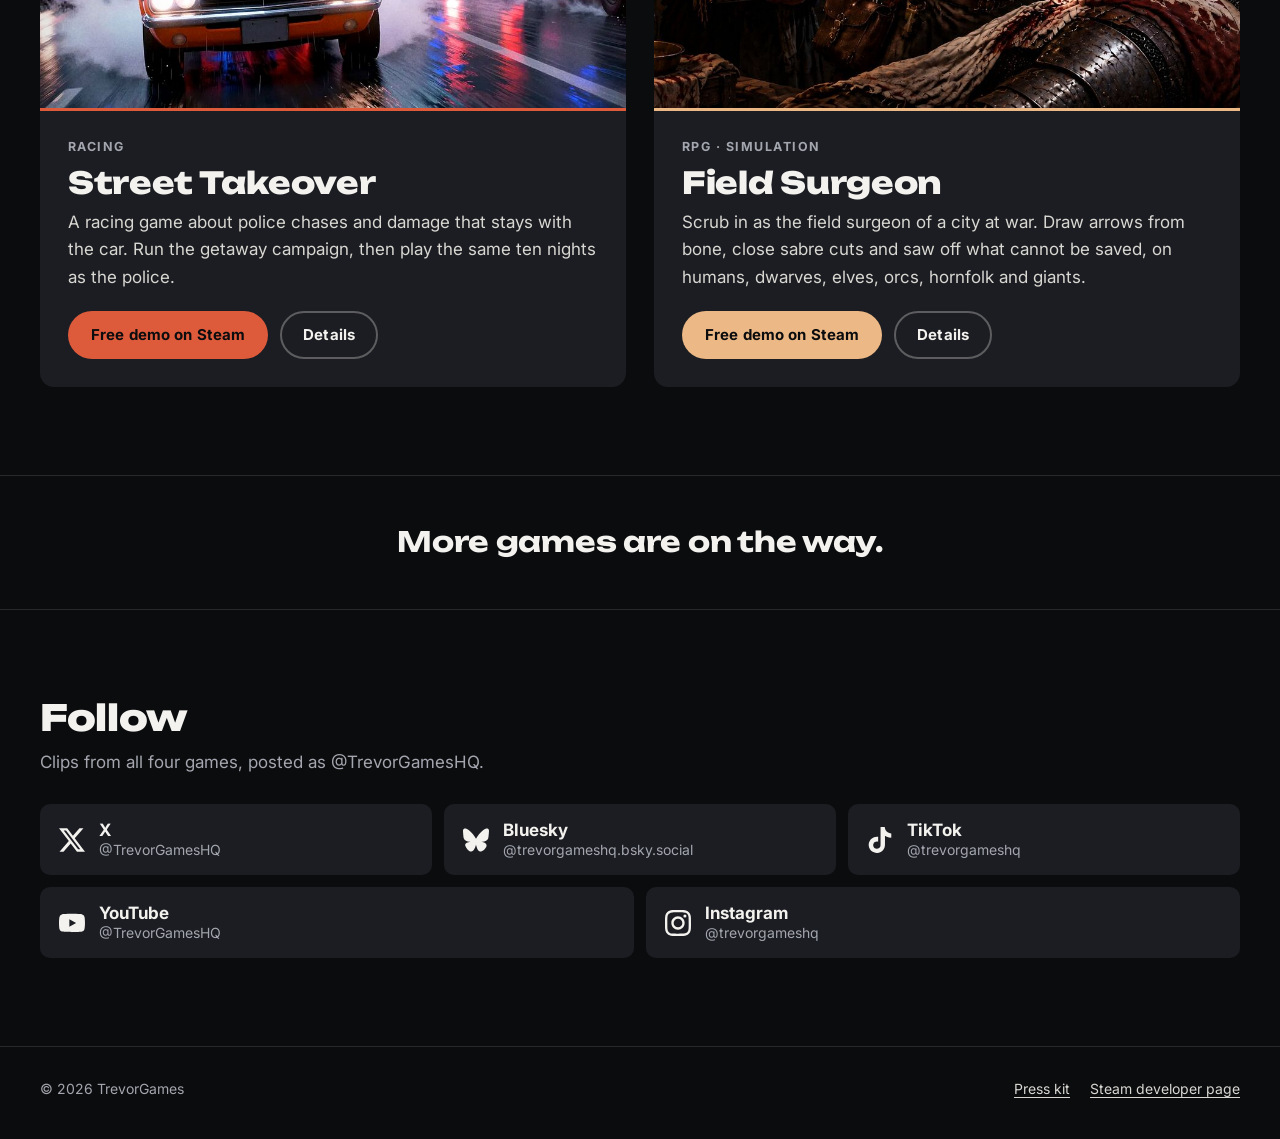
==== commit bec68416: "Add Instagram to the follow links Links @trevorgameshq on every page with the Simple Icons glyph, an" ====
--- a/index.html
+++ b/index.html
@@ -48,6 +48,7 @@
     "https://bsky.app/profile/trevorgameshq.bsky.social",
     "https://www.tiktok.com/@trevorgameshq",
     "https://www.youtube.com/@TrevorGamesHQ",
+    "https://www.instagram.com/trevorgameshq/",
     "https://store.steampowered.com/search/?developer=Trevor"
   ]
 }
@@ -165,6 +166,7 @@
       <li><a href="https://bsky.app/profile/trevorgameshq.bsky.social" rel="me"><svg viewBox="0 0 24 24" aria-hidden="true" focusable="false"><path fill="currentColor" d="M12 10.8c-1.087-2.114-4.046-6.053-6.798-7.995C2.566.944 1.561 1.266.902 1.565.139 1.908 0 3.08 0 3.768c0 .69.378 5.65.624 6.479.815 2.736 3.713 3.66 6.383 3.364.136-.02.275-.039.415-.056-.138.022-.276.04-.415.056-3.912.58-7.387 2.005-2.83 7.078 5.013 5.19 6.87-1.113 7.823-4.308.953 3.195 2.05 9.271 7.733 4.308 4.267-4.308 1.172-6.498-2.74-7.078a8.741 8.741 0 0 1-.415-.056c.14.017.279.036.415.056 2.67.297 5.568-.628 6.383-3.364.246-.828.624-5.79.624-6.478 0-.69-.139-1.861-.902-2.206-.659-.298-1.664-.62-4.3 1.24C16.046 4.748 13.087 8.687 12 10.8Z"/></svg><span><span class="name">Bluesky</span><span class="handle">@trevorgameshq.bsky.social</span></span></a></li>
       <li><a href="https://www.tiktok.com/@trevorgameshq" rel="me"><svg viewBox="0 0 24 24" aria-hidden="true" focusable="false"><path fill="currentColor" d="M12.525.02c1.31-.02 2.61-.01 3.91-.02.08 1.53.63 3.09 1.75 4.17 1.12 1.11 2.7 1.62 4.24 1.79v4.03c-1.44-.05-2.89-.35-4.2-.97-.57-.26-1.1-.59-1.62-.93-.01 2.92.01 5.84-.02 8.75-.08 1.4-.54 2.79-1.35 3.94-1.31 1.92-3.58 3.17-5.91 3.21-1.43.08-2.86-.31-4.08-1.03-2.02-1.19-3.44-3.37-3.65-5.71-.02-.5-.03-1-.01-1.49.18-1.9 1.12-3.72 2.58-4.96 1.66-1.44 3.98-2.13 6.15-1.72.02 1.48-.04 2.96-.04 4.44-.99-.32-2.15-.23-3.02.37-.63.41-1.11 1.04-1.36 1.75-.21.51-.15 1.07-.14 1.61.24 1.64 1.82 3.02 3.5 2.87 1.12-.01 2.19-.66 2.77-1.61.19-.33.4-.67.41-1.06.1-1.79.06-3.57.07-5.36.01-4.03-.01-8.05.02-12.07z"/></svg><span><span class="name">TikTok</span><span class="handle">@trevorgameshq</span></span></a></li>
       <li><a href="https://www.youtube.com/@TrevorGamesHQ" rel="me"><svg viewBox="0 0 24 24" aria-hidden="true" focusable="false"><path fill="currentColor" d="M23.498 6.186a3.016 3.016 0 0 0-2.122-2.136C19.505 3.545 12 3.545 12 3.545s-7.505 0-9.377.505A3.017 3.017 0 0 0 .502 6.186C0 8.07 0 12 0 12s0 3.93.502 5.814a3.016 3.016 0 0 0 2.122 2.136c1.871.505 9.376.505 9.376.505s7.505 0 9.377-.505a3.015 3.015 0 0 0 2.122-2.136C24 15.93 24 12 24 12s0-3.93-.502-5.814zM9.545 15.568V8.432L15.818 12l-6.273 3.568z"/></svg><span><span class="name">YouTube</span><span class="handle">@TrevorGamesHQ</span></span></a></li>
+      <li><a href="https://www.instagram.com/trevorgameshq/" rel="me"><svg viewBox="0 0 24 24" aria-hidden="true" focusable="false"><path fill="currentColor" d="M7.0301.084c-1.2768.0602-2.1487.264-2.911.5634-.7888.3075-1.4575.72-2.1228 1.3877-.6652.6677-1.075 1.3368-1.3802 2.127-.2954.7638-.4956 1.6365-.552 2.914-.0564 1.2775-.0689 1.6882-.0626 4.947.0062 3.2586.0206 3.6671.0825 4.9473.061 1.2765.264 2.1482.5635 2.9107.308.7889.72 1.4573 1.388 2.1228.6679.6655 1.3365 1.0743 2.1285 1.38.7632.295 1.6361.4961 2.9134.552 1.2773.056 1.6884.069 4.9462.0627 3.2578-.0062 3.668-.0207 4.9478-.0814 1.28-.0607 2.147-.2652 2.9098-.5633.7889-.3086 1.4578-.72 2.1228-1.3881.665-.6682 1.0745-1.3378 1.3795-2.1284.2957-.7632.4966-1.636.552-2.9124.056-1.2809.0692-1.6898.063-4.948-.0063-3.2583-.021-3.6668-.0817-4.9465-.0607-1.2797-.264-2.1487-.5633-2.9117-.3084-.7889-.72-1.4568-1.3876-2.1228C21.2982 1.33 20.628.9208 19.8378.6165 19.074.321 18.2017.1197 16.9244.0645 15.6471.0093 15.236-.005 11.977.0014 8.718.0076 8.31.0215 7.0301.0839m.1402 21.6932c-1.17-.0509-1.8053-.2453-2.2287-.408-.5606-.216-.96-.4771-1.3819-.895-.422-.4178-.6811-.8186-.9-1.378-.1644-.4234-.3624-1.058-.4171-2.228-.0595-1.2645-.072-1.6442-.079-4.848-.007-3.2037.0053-3.583.0607-4.848.05-1.169.2456-1.805.408-2.2282.216-.5613.4762-.96.895-1.3816.4188-.4217.8184-.6814 1.3783-.9003.423-.1651 1.0575-.3614 2.227-.4171 1.2655-.06 1.6447-.072 4.848-.079 3.2033-.007 3.5835.005 4.8495.0608 1.169.0508 1.8053.2445 2.228.408.5608.216.96.4754 1.3816.895.4217.4194.6816.8176.9005 1.3787.1653.4217.3617 1.056.4169 2.2263.0602 1.2655.0739 1.645.0796 4.848.0058 3.203-.0055 3.5834-.061 4.848-.051 1.17-.245 1.8055-.408 2.2294-.216.5604-.4763.96-.8954 1.3814-.419.4215-.8181.6811-1.3783.9-.4224.1649-1.0577.3617-2.2262.4174-1.2656.0595-1.6448.072-4.8493.079-3.2045.007-3.5825-.006-4.848-.0608M16.953 5.5864A1.44 1.44 0 1 0 18.39 4.144a1.44 1.44 0 0 0-1.437 1.4424M5.8385 12.012c.0067 3.4032 2.7706 6.1557 6.173 6.1493 3.4026-.0065 6.157-2.7701 6.1506-6.1733-.0065-3.4032-2.771-6.1565-6.174-6.1498-3.403.0067-6.156 2.771-6.1496 6.1738M8 12.0077a4 4 0 1 1 4.008 3.9921A3.9996 3.9996 0 0 1 8 12.0077"/></svg><span><span class="name">Instagram</span><span class="handle">@trevorgameshq</span></span></a></li>
     </ul>
   </div>
 </section>
--- a/assets/css/site.css
+++ b/assets/css/site.css
@@ -270,8 +270,16 @@
 .follow-list {
   list-style: none; margin: 0; padding: 0; display: grid; gap: 12px;
 }
-@media (min-width: 600px) { .follow-list { grid-template-columns: 1fr 1fr; } }
-@media (min-width: 1000px) { .follow-list { grid-template-columns: repeat(4, 1fr); } }
+@media (min-width: 600px) and (max-width: 999px) {
+  .follow-list { grid-template-columns: 1fr 1fr; }
+  .follow-list li:last-child:nth-child(odd) { grid-column: 1 / -1; }
+}
+/* Five links: three across, then two wider ones, so no card sits alone in a row. */
+@media (min-width: 1000px) {
+  .follow-list { grid-template-columns: repeat(6, 1fr); }
+  .follow-list li { grid-column: span 2; }
+  .follow-list li:nth-child(4):nth-last-child(2), .follow-list li:nth-child(5):last-child { grid-column: span 3; }
+}
 .follow-list a {
   display: flex; align-items: center; gap: 14px; min-height: 68px; padding: 14px 18px;
   background: var(--graphite); border: 1px solid transparent; border-radius: var(--radius-sm);
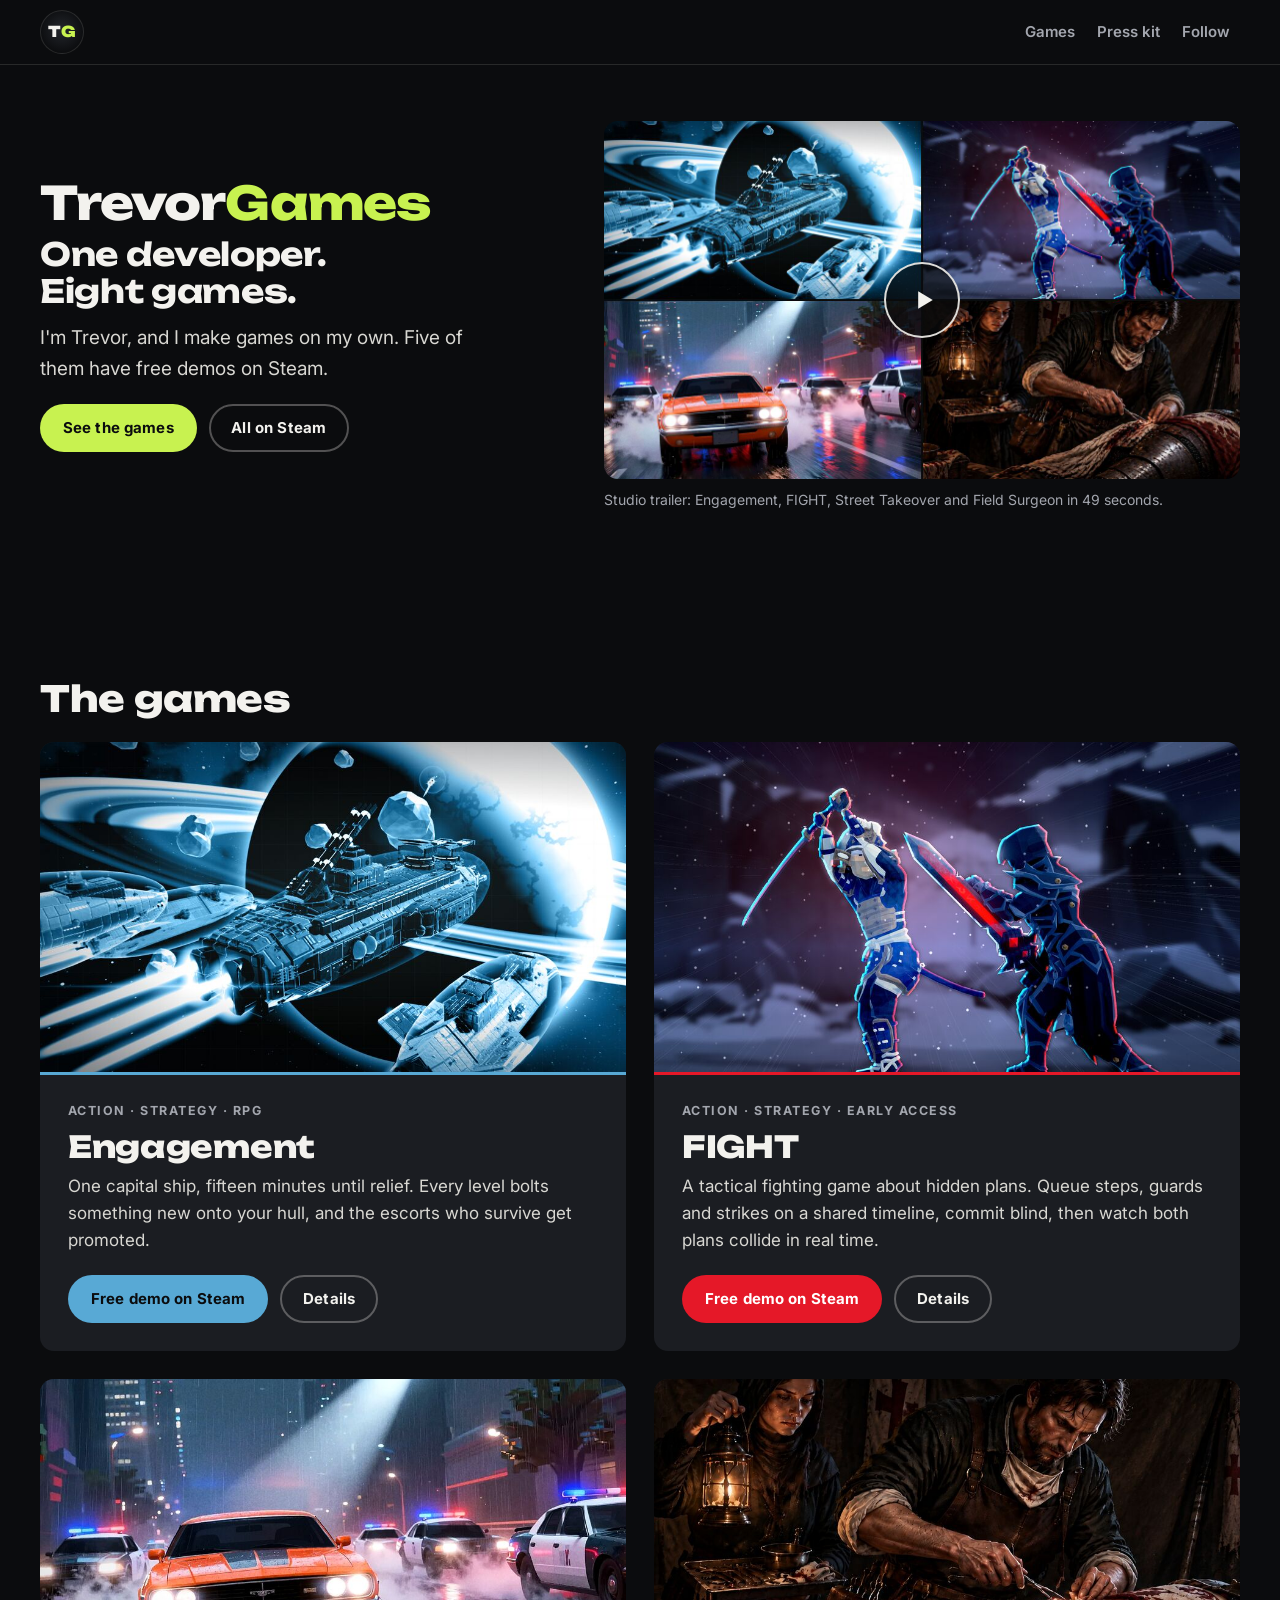
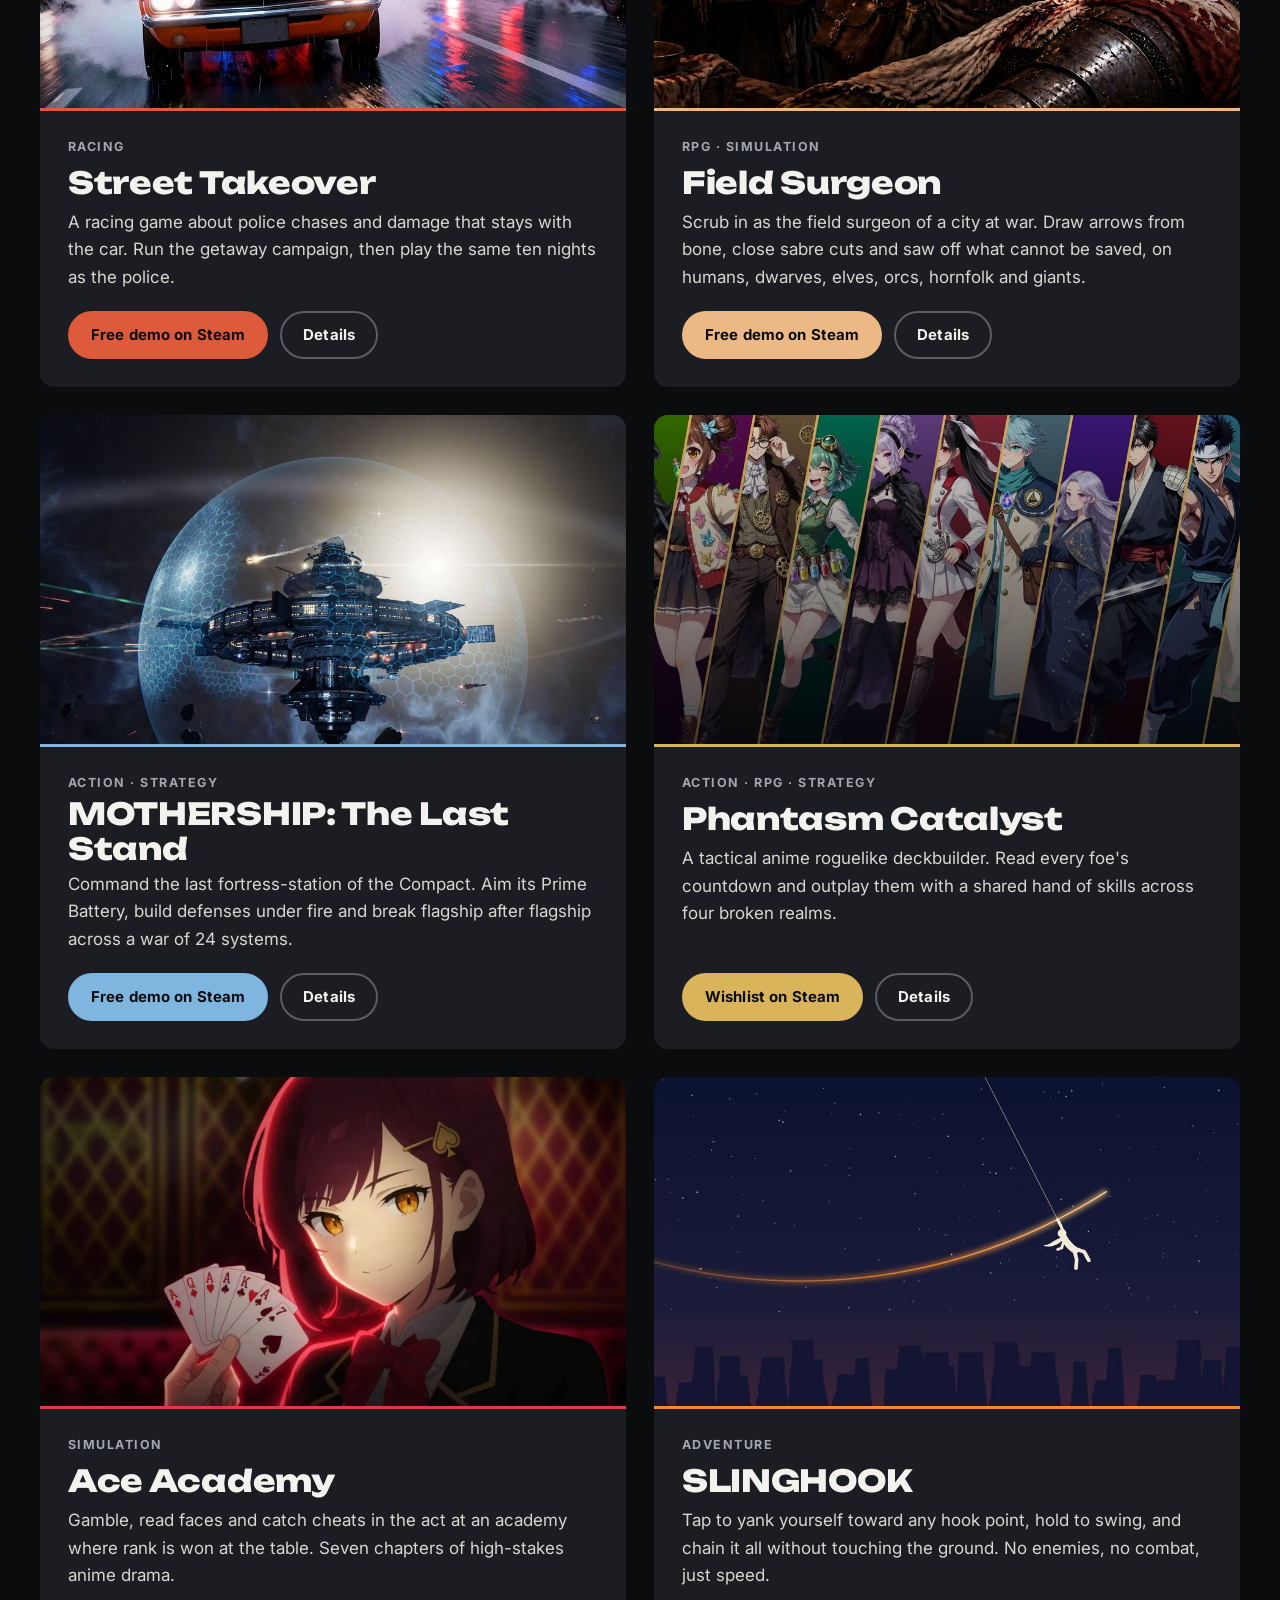
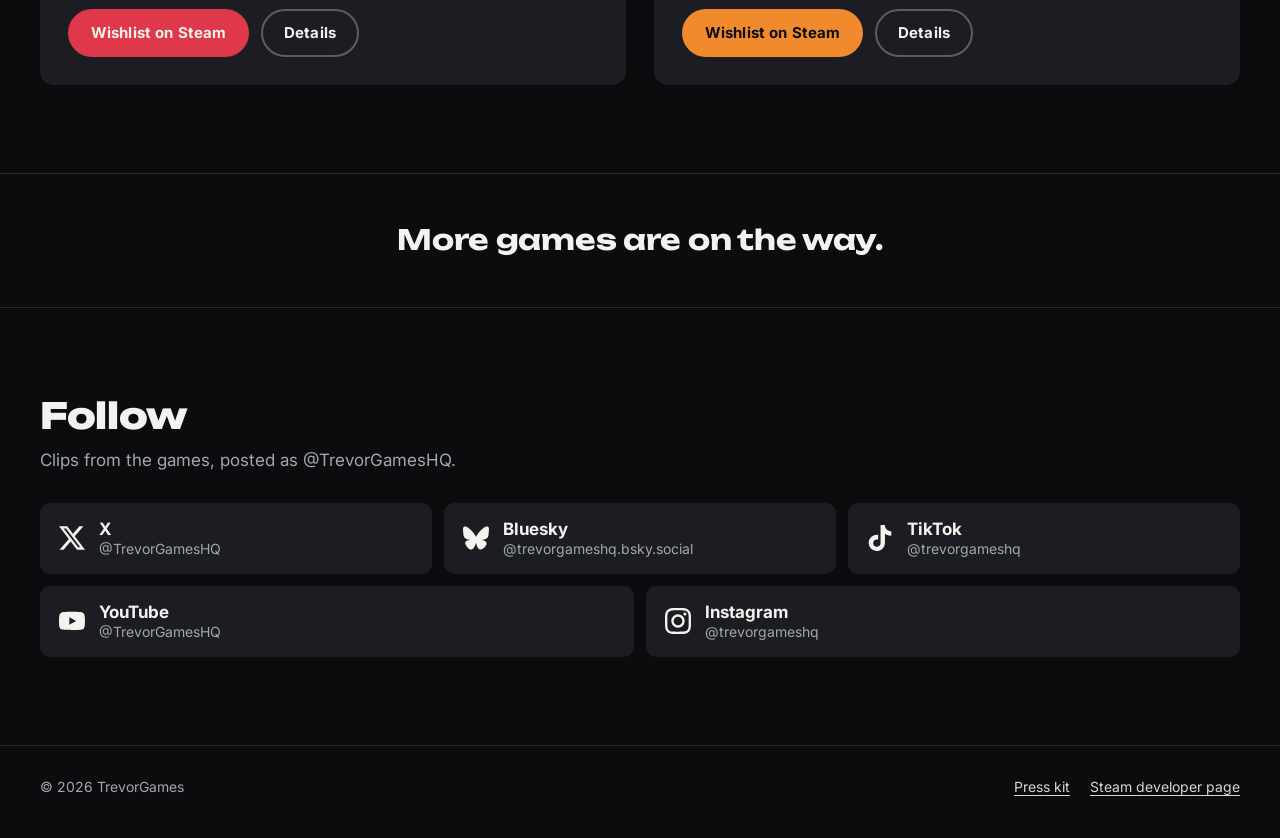
==== commit 7562e112: "Add MOTHERSHIP, Phantasm Catalyst, Ace Academy and SLINGHOOK Four new game pages, home cards, press " ====
--- a/index.html
+++ b/index.html
@@ -3,27 +3,27 @@
 <head>
 <meta charset="utf-8">
 <meta name="viewport" content="width=device-width, initial-scale=1">
-<title>TrevorGames · One developer. Four games.</title>
-<meta name="description" content="TrevorGames is Trevor, a solo developer. Engagement, FIGHT, Street Takeover and Field Surgeon are on Steam, and each one has a free demo.">
-<link rel="canonical" href="https://blizzxx2-dev.github.io/web/">
+<title>TrevorGames · One developer. Eight games.</title>
+<meta name="description" content="TrevorGames is Trevor, a solo developer making eight games for Steam. Engagement, FIGHT, Street Takeover, Field Surgeon and MOTHERSHIP have free demos.">
+<link rel="canonical" href="https://trevorgameshq.com/">
 <meta name="theme-color" content="#0B0C0E">
 <meta name="color-scheme" content="dark">
 <meta property="og:type" content="website">
 <meta property="og:site_name" content="TrevorGames">
-<meta property="og:title" content="TrevorGames: one developer, four games">
-<meta property="og:description" content="TrevorGames is Trevor, a solo developer. Engagement, FIGHT, Street Takeover and Field Surgeon are on Steam, and each one has a free demo.">
-<meta property="og:url" content="https://blizzxx2-dev.github.io/web/">
-<meta property="og:image" content="https://blizzxx2-dev.github.io/web/assets/img/og/home.jpg">
+<meta property="og:title" content="TrevorGames: one developer, eight games">
+<meta property="og:description" content="TrevorGames is Trevor, a solo developer making eight games for Steam. Engagement, FIGHT, Street Takeover, Field Surgeon and MOTHERSHIP have free demos.">
+<meta property="og:url" content="https://trevorgameshq.com/">
+<meta property="og:image" content="https://trevorgameshq.com/assets/img/og/home.jpg">
 <meta property="og:image:width" content="1200">
 <meta property="og:image:height" content="630">
-<meta property="og:image:alt" content="TrevorGames: key art from Engagement, FIGHT, Street Takeover and Field Surgeon above the wordmark">
+<meta property="og:image:alt" content="TrevorGames: key art from all eight games above the wordmark">
 <meta property="og:locale" content="en_US">
 <meta name="twitter:card" content="summary_large_image">
 <meta name="twitter:site" content="@TrevorGamesHQ">
-<meta name="twitter:title" content="TrevorGames: one developer, four games">
-<meta name="twitter:description" content="TrevorGames is Trevor, a solo developer. Engagement, FIGHT, Street Takeover and Field Surgeon are on Steam, and each one has a free demo.">
-<meta name="twitter:image" content="https://blizzxx2-dev.github.io/web/assets/img/og/home.jpg">
-<meta name="twitter:image:alt" content="TrevorGames: key art from Engagement, FIGHT, Street Takeover and Field Surgeon above the wordmark">
+<meta name="twitter:title" content="TrevorGames: one developer, eight games">
+<meta name="twitter:description" content="TrevorGames is Trevor, a solo developer making eight games for Steam. Engagement, FIGHT, Street Takeover, Field Surgeon and MOTHERSHIP have free demos.">
+<meta name="twitter:image" content="https://trevorgameshq.com/assets/img/og/home.jpg">
+<meta name="twitter:image:alt" content="TrevorGames: key art from all eight games above the wordmark">
 <link rel="icon" href="favicon.ico" sizes="16x16 32x32 48x48">
 <link rel="icon" href="assets/icons/favicon-32.png" sizes="32x32" type="image/png">
 <link rel="apple-touch-icon" href="assets/icons/apple-touch-icon.png">
@@ -36,9 +36,9 @@
   "@context": "https://schema.org",
   "@type": "Organization",
   "name": "TrevorGames",
-  "url": "https://blizzxx2-dev.github.io/web/",
-  "logo": "https://blizzxx2-dev.github.io/web/trevorgames/avatar_400.png",
-  "description": "TrevorGames is Trevor, a solo game developer. Four games on Steam: Engagement, FIGHT, Street Takeover and Field Surgeon.",
+  "url": "https://trevorgameshq.com/",
+  "logo": "https://trevorgameshq.com/trevorgames/avatar_400.png",
+  "description": "TrevorGames is Trevor, a solo game developer with eight games on Steam: Engagement, FIGHT, Street Takeover, Field Surgeon, MOTHERSHIP: The Last Stand, Phantasm Catalyst, Ace Academy and SLINGHOOK.",
   "founder": {
     "@type": "Person",
     "name": "Trevor"
@@ -71,10 +71,10 @@
     <div class="wrap">
       <div class="hero-copy">
         <h1 id="site-title" class="wordmark wordmark-xl">Trevor<span class="g">Games</span></h1>
-        <p class="tagline"><span>One developer.</span> <span>Four games.</span></p>
-        <p class="intro">I'm Trevor, and I make games on my own. Four of them have free demos on Steam.</p>
+        <p class="tagline"><span>One developer.</span> <span>Eight games.</span></p>
+        <p class="intro">I'm Trevor, and I make games on my own. Five of them have free demos on Steam.</p>
         <div class="actions">
-          <a class="btn btn-primary" href="#games">See the four games</a>
+          <a class="btn btn-primary" href="#games">See the games</a>
           <a class="btn btn-ghost" href="https://store.steampowered.com/search/?developer=Trevor&amp;utm_source=website&amp;utm_medium=web&amp;utm_campaign=home&amp;utm_content=trevorgames">All on Steam</a>
         </div>
       </div>
@@ -144,6 +144,62 @@
           <div class="actions">
             <a class="btn btn-primary" href="https://store.steampowered.com/app/5339030/Field_Surgeon/?utm_source=website&amp;utm_medium=web&amp;utm_campaign=home&amp;utm_content=field-surgeon">Free demo on Steam</a>
             <a class="btn btn-ghost" href="games/field-surgeon/" aria-label="Field Surgeon details">Details</a>
+          </div>
+        </div>
+      </article>
+      <article class="card t-mothership">
+        <a class="card-art" href="games/mothership/" tabindex="-1" aria-hidden="true">
+          <img src="assets/img/mothership/card-960.jpg" srcset="assets/img/mothership/card-960.jpg 960w, assets/img/mothership/card-1920.jpg 1920w" sizes="(min-width: 1280px) 586px, (min-width: 800px) calc(50vw - 56px), calc(100vw - 32px)" width="960" height="540" alt="MOTHERSHIP key art: a fortress-station under a hexagonal shield, firing on attacking ships" loading="lazy" decoding="async">
+        </a>
+        <div class="card-body">
+          <p class="eyebrow">Action · Strategy</p>
+          <h3 class="card-title"><a href="games/mothership/">MOTHERSHIP: The Last Stand</a></h3>
+          <p class="card-pitch">Command the last fortress-station of the Compact. Aim its Prime Battery, build defenses under fire and break flagship after flagship across a war of 24 systems.</p>
+          <div class="actions">
+            <a class="btn btn-primary" href="https://store.steampowered.com/app/5375740/MOTHERSHIP_The_Last_Stand/?utm_source=website&amp;utm_medium=web&amp;utm_campaign=home&amp;utm_content=mothership">Free demo on Steam</a>
+            <a class="btn btn-ghost" href="games/mothership/" aria-label="MOTHERSHIP: The Last Stand details">Details</a>
+          </div>
+        </div>
+      </article>
+      <article class="card t-phantasm-catalyst">
+        <a class="card-art" href="games/phantasm-catalyst/" tabindex="-1" aria-hidden="true">
+          <img src="assets/img/phantasm-catalyst/card-960.jpg" srcset="assets/img/phantasm-catalyst/card-960.jpg 960w, assets/img/phantasm-catalyst/card-1920.jpg 1920w" sizes="(min-width: 1280px) 586px, (min-width: 800px) calc(50vw - 56px), calc(100vw - 32px)" width="960" height="540" alt="Phantasm Catalyst key art: a line of anime heroes, each on a different coloured panel" loading="lazy" decoding="async">
+        </a>
+        <div class="card-body">
+          <p class="eyebrow">Action · RPG · Strategy</p>
+          <h3 class="card-title"><a href="games/phantasm-catalyst/">Phantasm Catalyst</a></h3>
+          <p class="card-pitch">A tactical anime roguelike deckbuilder. Read every foe&#x27;s countdown and outplay them with a shared hand of skills across four broken realms.</p>
+          <div class="actions">
+            <a class="btn btn-primary" href="https://store.steampowered.com/app/5380940/Phantasm_Catalyst/?utm_source=website&amp;utm_medium=web&amp;utm_campaign=home&amp;utm_content=phantasm-catalyst">Wishlist on Steam</a>
+            <a class="btn btn-ghost" href="games/phantasm-catalyst/" aria-label="Phantasm Catalyst details">Details</a>
+          </div>
+        </div>
+      </article>
+      <article class="card t-ace-academy">
+        <a class="card-art" href="games/ace-academy/" tabindex="-1" aria-hidden="true">
+          <img src="assets/img/ace-academy/card-960.jpg" srcset="assets/img/ace-academy/card-960.jpg 960w, assets/img/ace-academy/card-1920.jpg 1920w" sizes="(min-width: 1280px) 586px, (min-width: 800px) calc(50vw - 56px), calc(100vw - 32px)" width="960" height="540" alt="Ace Academy key art: a student in a black blazer holds a fan of cards in a red-lit card room" loading="lazy" decoding="async">
+        </a>
+        <div class="card-body">
+          <p class="eyebrow">Simulation</p>
+          <h3 class="card-title"><a href="games/ace-academy/">Ace Academy</a></h3>
+          <p class="card-pitch">Gamble, read faces and catch cheats in the act at an academy where rank is won at the table. Seven chapters of high-stakes anime drama.</p>
+          <div class="actions">
+            <a class="btn btn-primary" href="https://store.steampowered.com/app/5386160/Ace_Academy/?utm_source=website&amp;utm_medium=web&amp;utm_campaign=home&amp;utm_content=ace-academy">Wishlist on Steam</a>
+            <a class="btn btn-ghost" href="games/ace-academy/" aria-label="Ace Academy details">Details</a>
+          </div>
+        </div>
+      </article>
+      <article class="card t-slinghook">
+        <a class="card-art" href="games/slinghook/" tabindex="-1" aria-hidden="true">
+          <img src="assets/img/slinghook/card-960.jpg" srcset="assets/img/slinghook/card-960.jpg 960w, assets/img/slinghook/card-1920.jpg 1920w" sizes="(min-width: 1280px) 586px, (min-width: 800px) calc(50vw - 56px), calc(100vw - 32px)" width="960" height="540" alt="SLINGHOOK key art: a figure swings on a rope across a starry night sky above stone spires" loading="lazy" decoding="async">
+        </a>
+        <div class="card-body">
+          <p class="eyebrow">Adventure</p>
+          <h3 class="card-title"><a href="games/slinghook/">SLINGHOOK</a></h3>
+          <p class="card-pitch">Tap to yank yourself toward any hook point, hold to swing, and chain it all without touching the ground. No enemies, no combat, just speed.</p>
+          <div class="actions">
+            <a class="btn btn-primary" href="https://store.steampowered.com/app/5377860/SLINGHOOK/?utm_source=website&amp;utm_medium=web&amp;utm_campaign=home&amp;utm_content=slinghook">Wishlist on Steam</a>
+            <a class="btn btn-ghost" href="games/slinghook/" aria-label="SLINGHOOK details">Details</a>
           </div>
         </div>
       </article>
@@ -160,7 +216,7 @@
 <section id="follow" class="section follow" aria-labelledby="follow-title">
   <div class="wrap">
     <h2 id="follow-title" class="section-title">Follow</h2>
-    <p class="section-lede">Clips from all four games, posted as @TrevorGamesHQ.</p>
+    <p class="section-lede">Clips from the games, posted as @TrevorGamesHQ.</p>
     <ul class="follow-list">
       <li><a href="https://x.com/TrevorGamesHQ" rel="me"><svg viewBox="0 0 24 24" aria-hidden="true" focusable="false"><path fill="currentColor" d="M18.901 1.153h3.68l-8.04 9.19L24 22.846h-7.406l-5.8-7.584-6.638 7.584H.474l8.6-9.83L0 1.154h7.594l5.243 6.932ZM17.61 20.644h2.039L6.486 3.24H4.298Z"/></svg><span><span class="name">X</span><span class="handle">@TrevorGamesHQ</span></span></a></li>
       <li><a href="https://bsky.app/profile/trevorgameshq.bsky.social" rel="me"><svg viewBox="0 0 24 24" aria-hidden="true" focusable="false"><path fill="currentColor" d="M12 10.8c-1.087-2.114-4.046-6.053-6.798-7.995C2.566.944 1.561 1.266.902 1.565.139 1.908 0 3.08 0 3.768c0 .69.378 5.65.624 6.479.815 2.736 3.713 3.66 6.383 3.364.136-.02.275-.039.415-.056-.138.022-.276.04-.415.056-3.912.58-7.387 2.005-2.83 7.078 5.013 5.19 6.87-1.113 7.823-4.308.953 3.195 2.05 9.271 7.733 4.308 4.267-4.308 1.172-6.498-2.74-7.078a8.741 8.741 0 0 1-.415-.056c.14.017.279.036.415.056 2.67.297 5.568-.628 6.383-3.364.246-.828.624-5.79.624-6.478 0-.69-.139-1.861-.902-2.206-.659-.298-1.664-.62-4.3 1.24C16.046 4.748 13.087 8.687 12 10.8Z"/></svg><span><span class="name">Bluesky</span><span class="handle">@trevorgameshq.bsky.social</span></span></a></li>
--- a/assets/css/site.css
+++ b/assets/css/site.css
@@ -79,6 +79,10 @@
 .t-fight { --accent: #E51828; --accent-ink: #FFFFFF; --accent-text: #1C9DC1; }
 .t-street-takeover { --accent: #DD5A3B; --accent-ink: #0B0C0E; --accent-text: #46D9EB; }
 .t-field-surgeon { --accent: #ECB885; --accent-ink: #0B0C0E; --accent-text: #ECB885; }
+.t-mothership { --accent: #7FB6E0; --accent-ink: #0B0C0E; --accent-text: #A9D3F2; }
+.t-phantasm-catalyst { --accent: #D9B45A; --accent-ink: #0B0C0E; --accent-text: #E8C979; }
+.t-ace-academy { --accent: #E0384B; --accent-ink: #F3F2EE; --accent-text: #F27583; }
+.t-slinghook { --accent: #F08A2C; --accent-ink: #0B0C0E; --accent-text: #F6A85F; }
 
 /* ---------- Base ---------- */
 *, *::before, *::after { box-sizing: border-box; }
@@ -313,6 +317,9 @@
 .t-fight .g-title { font-family: "Kanit", var(--display); font-style: italic; font-weight: 700; letter-spacing: 0.01em; font-size: clamp(3rem, 16vw, 8rem); line-height: 0.9; }
 .t-street-takeover .g-title { font-family: "Archivo", var(--display); font-style: italic; font-weight: 800; font-stretch: 125%; text-transform: uppercase; font-size: clamp(2rem, 9.4vw, 5.25rem); }
 .t-field-surgeon .g-title { font-family: "Cinzel", Georgia, serif; font-weight: 700; letter-spacing: 0.03em; font-size: clamp(2.2rem, 10.4vw, 5.5rem); line-height: 1.02; }
+.t-mothership .g-title { font-family: "Unbounded", var(--display); font-weight: 800; text-transform: uppercase; letter-spacing: 0.02em; font-size: clamp(1.9rem, 7.4vw, 4.4rem); line-height: 1.05; }
+.t-phantasm-catalyst .g-title, .t-ace-academy .g-title { font-family: "Cinzel", Georgia, serif; font-weight: 700; letter-spacing: 0.03em; font-size: clamp(2.2rem, 10.4vw, 5.5rem); line-height: 1.02; }
+.t-slinghook .g-title { font-family: "Kanit", var(--display); font-style: italic; font-weight: 700; text-transform: uppercase; letter-spacing: 0.01em; }
 .g-pitch { font-size: 1.0625rem; max-width: 60ch; color: var(--paper-dim); margin-bottom: 22px; }
 .g-hero .eyebrow { color: var(--accent-text, var(--steel)); }
 @media (min-width: 720px) {
